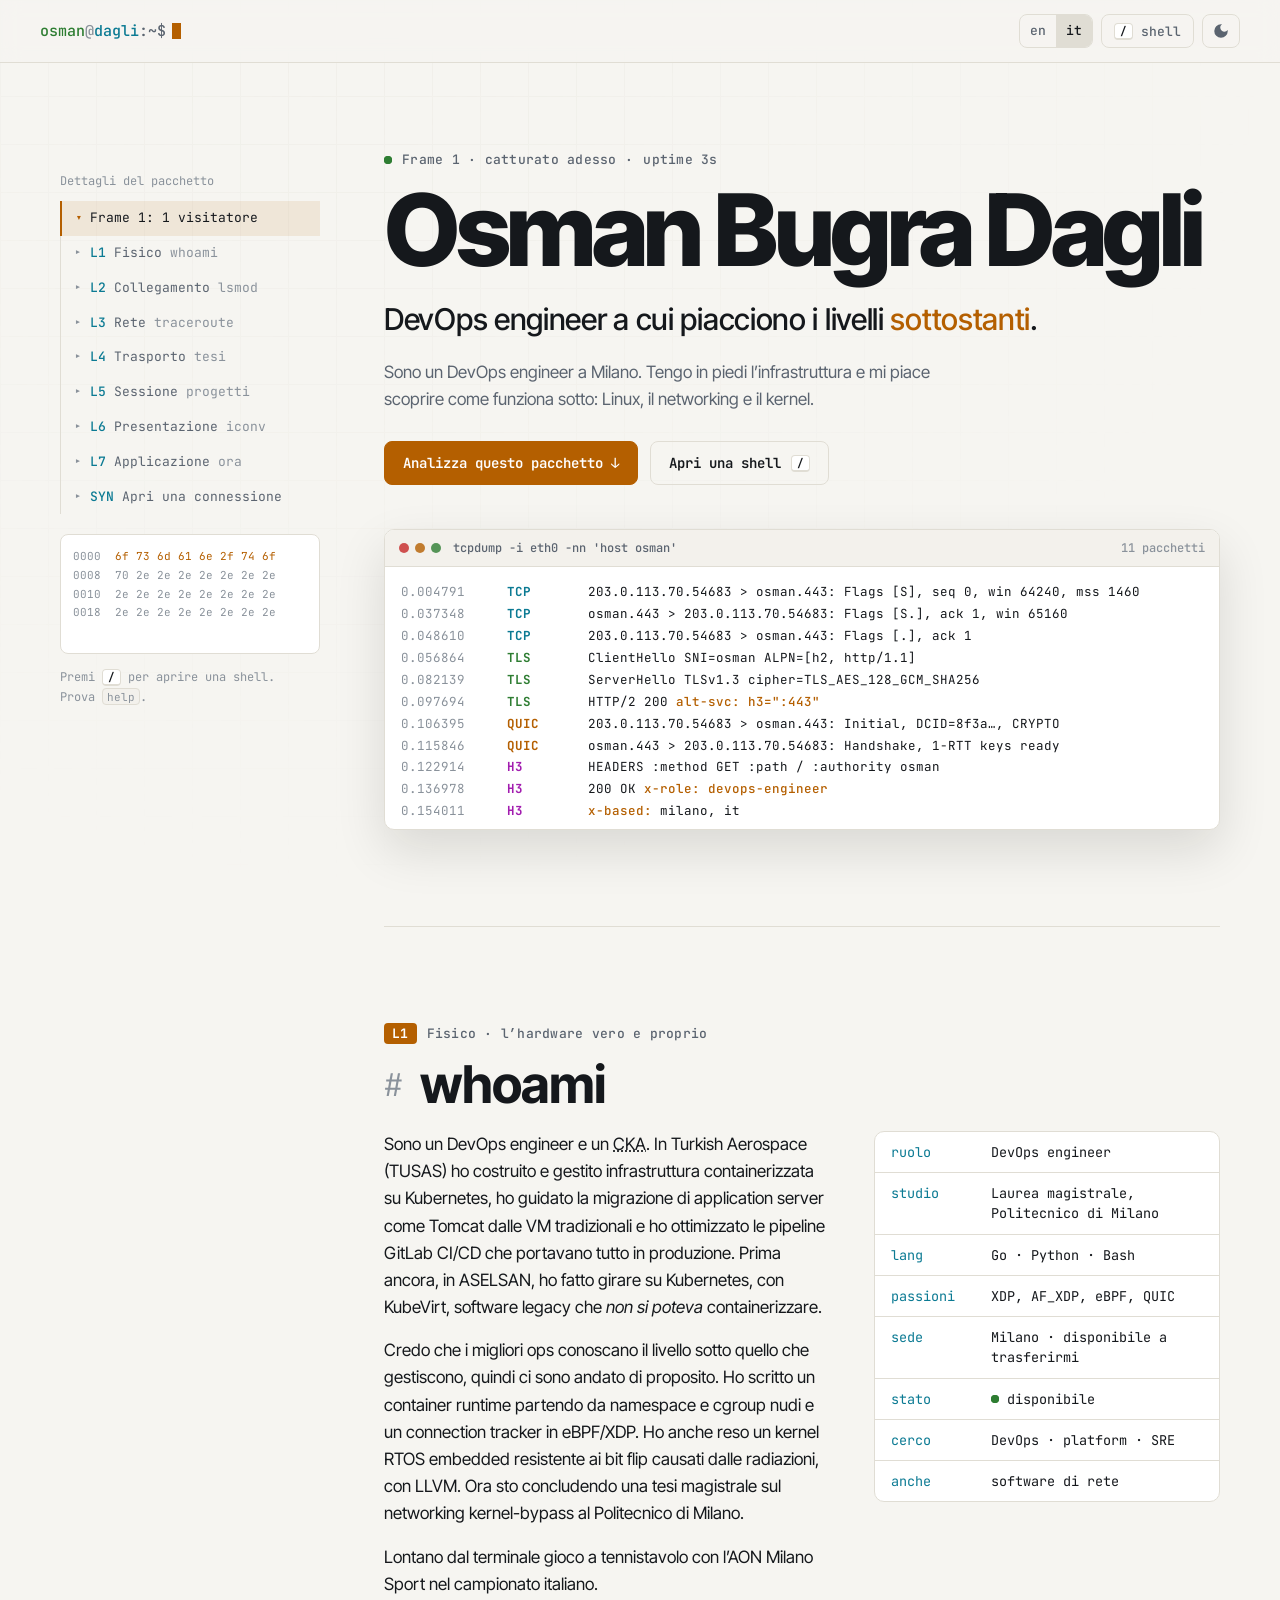
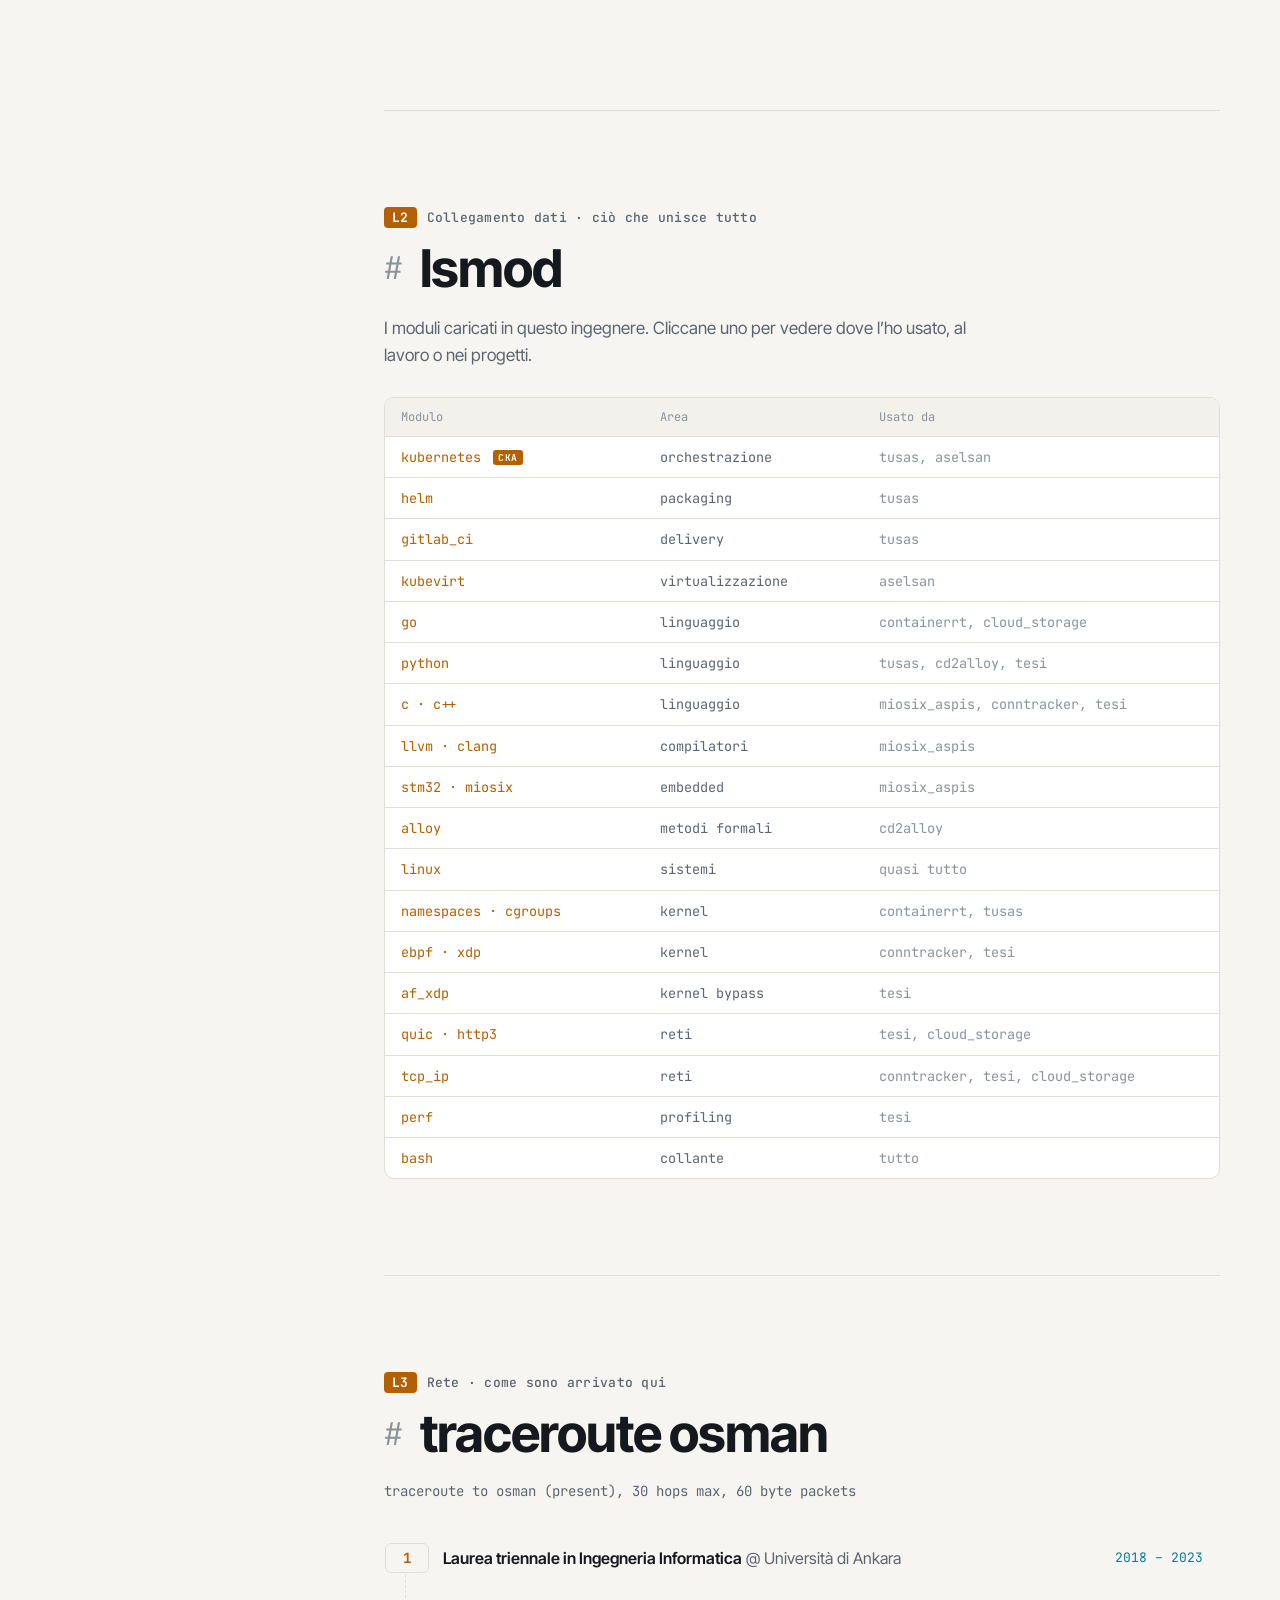
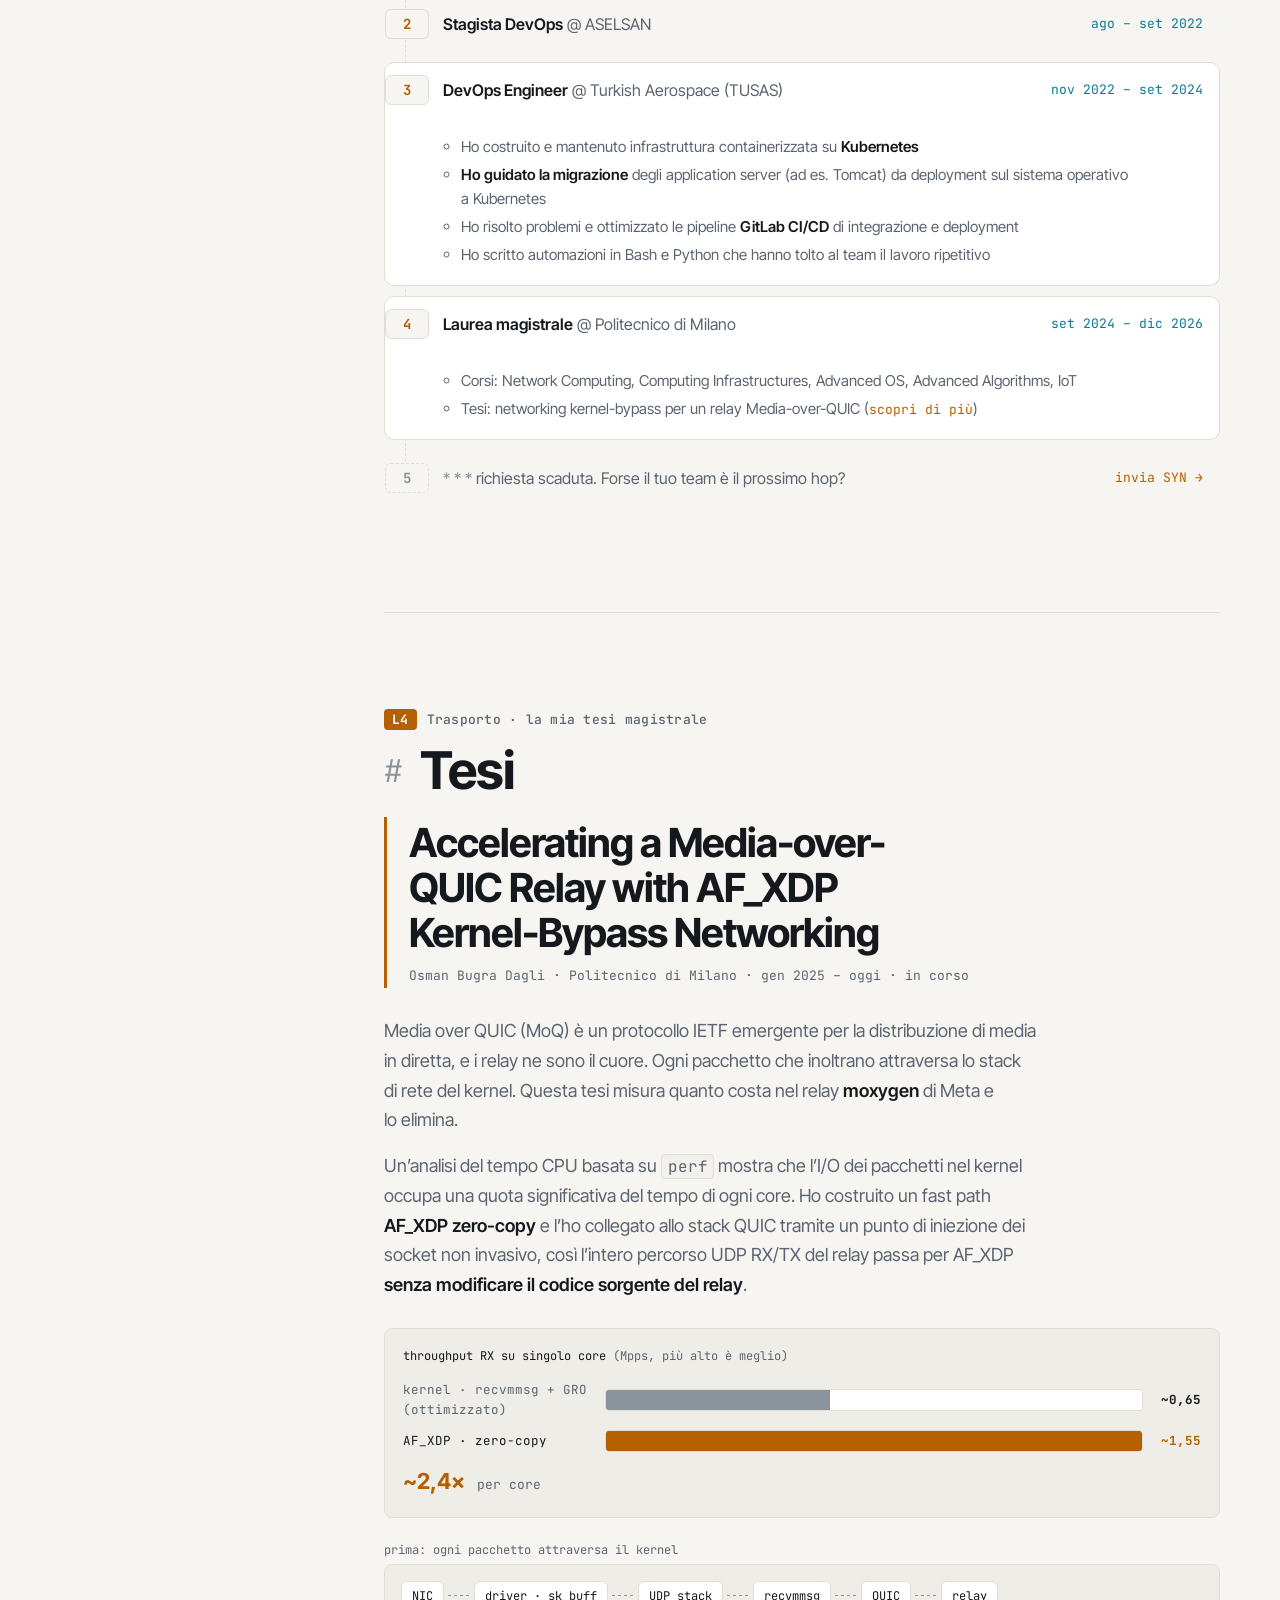
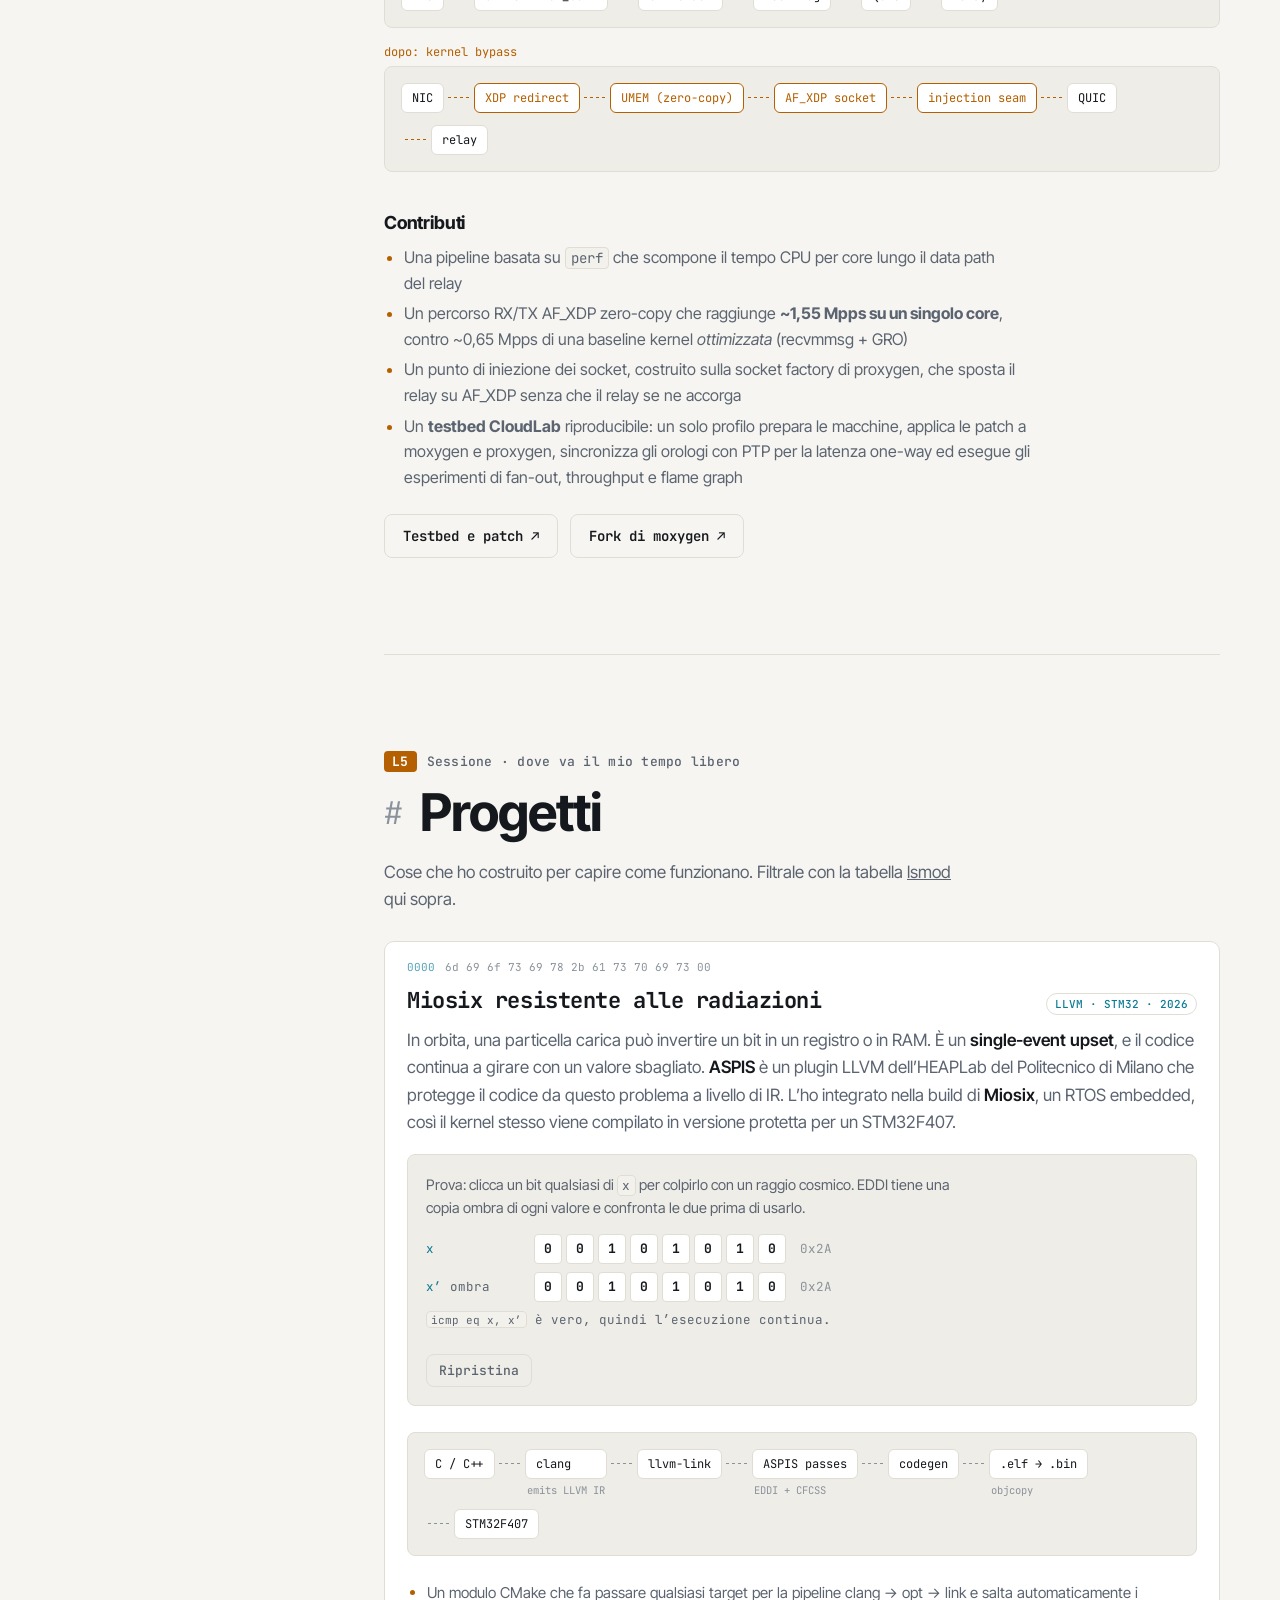
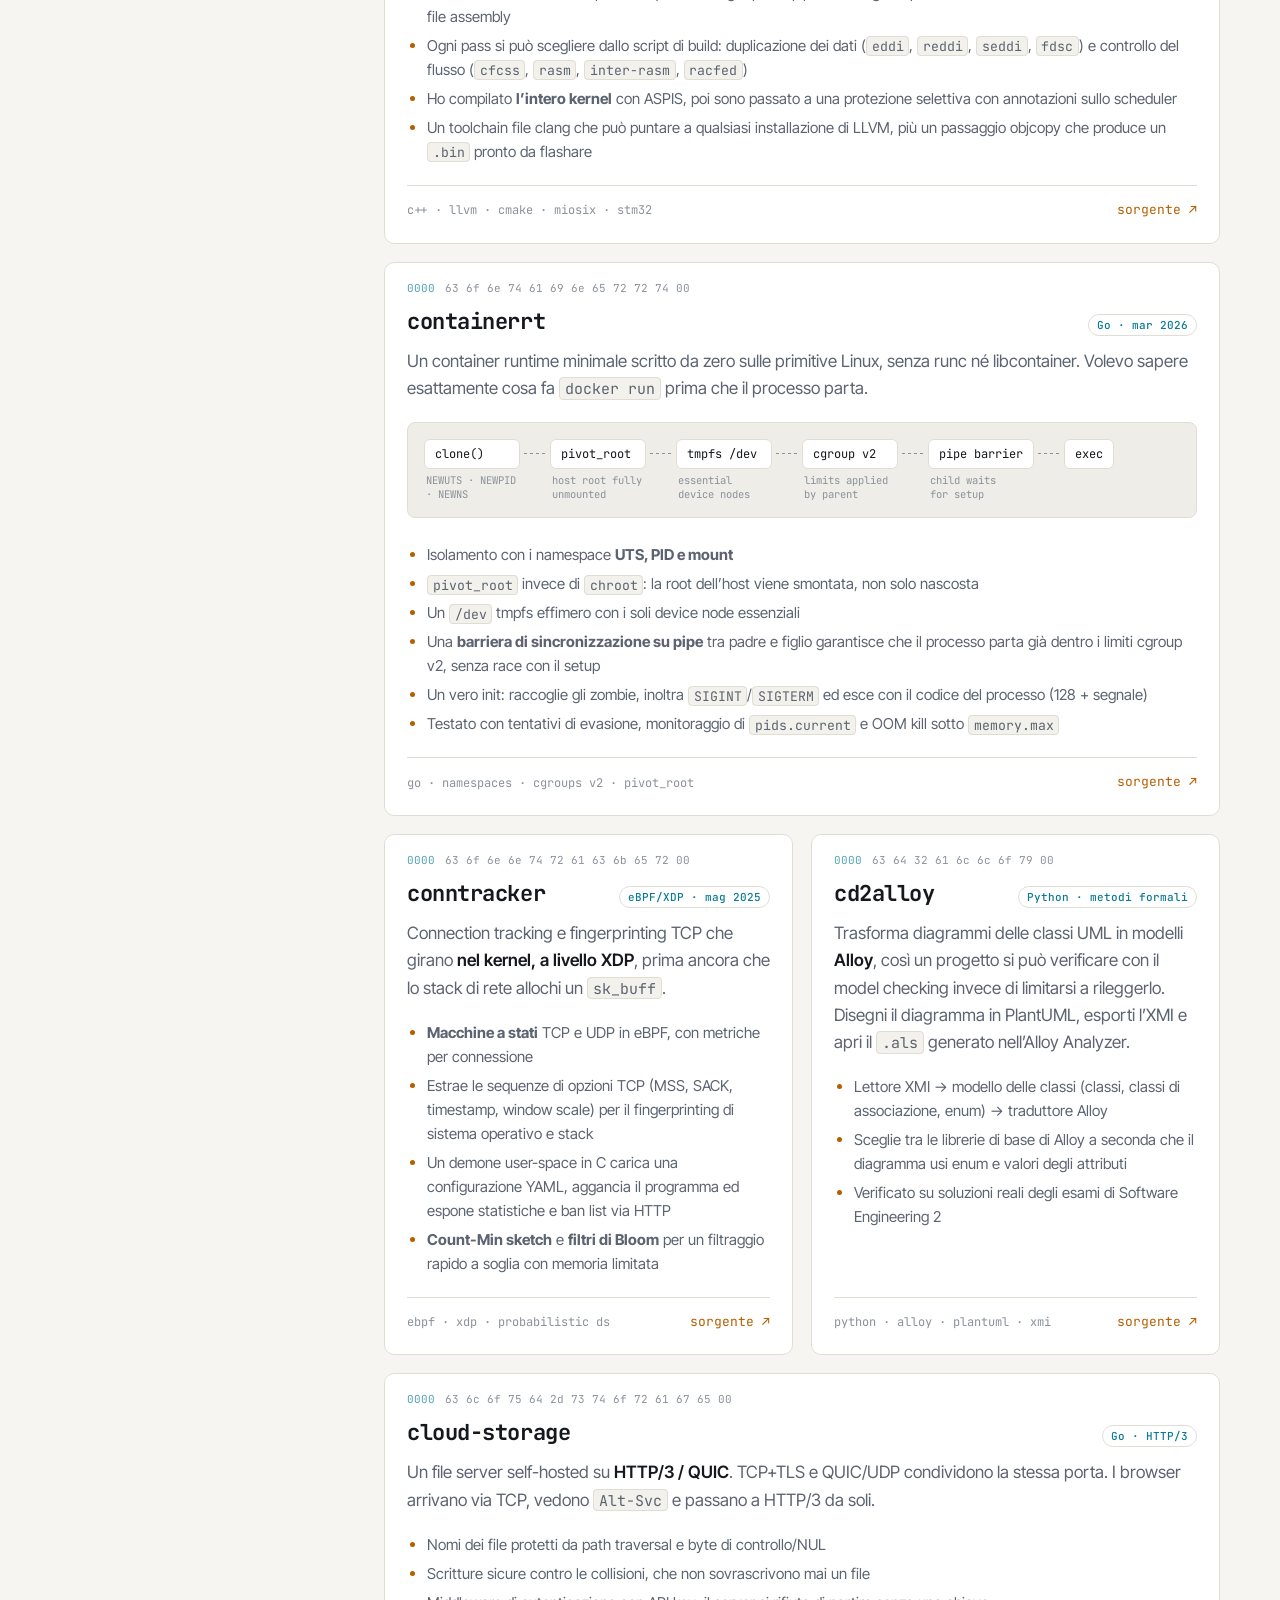
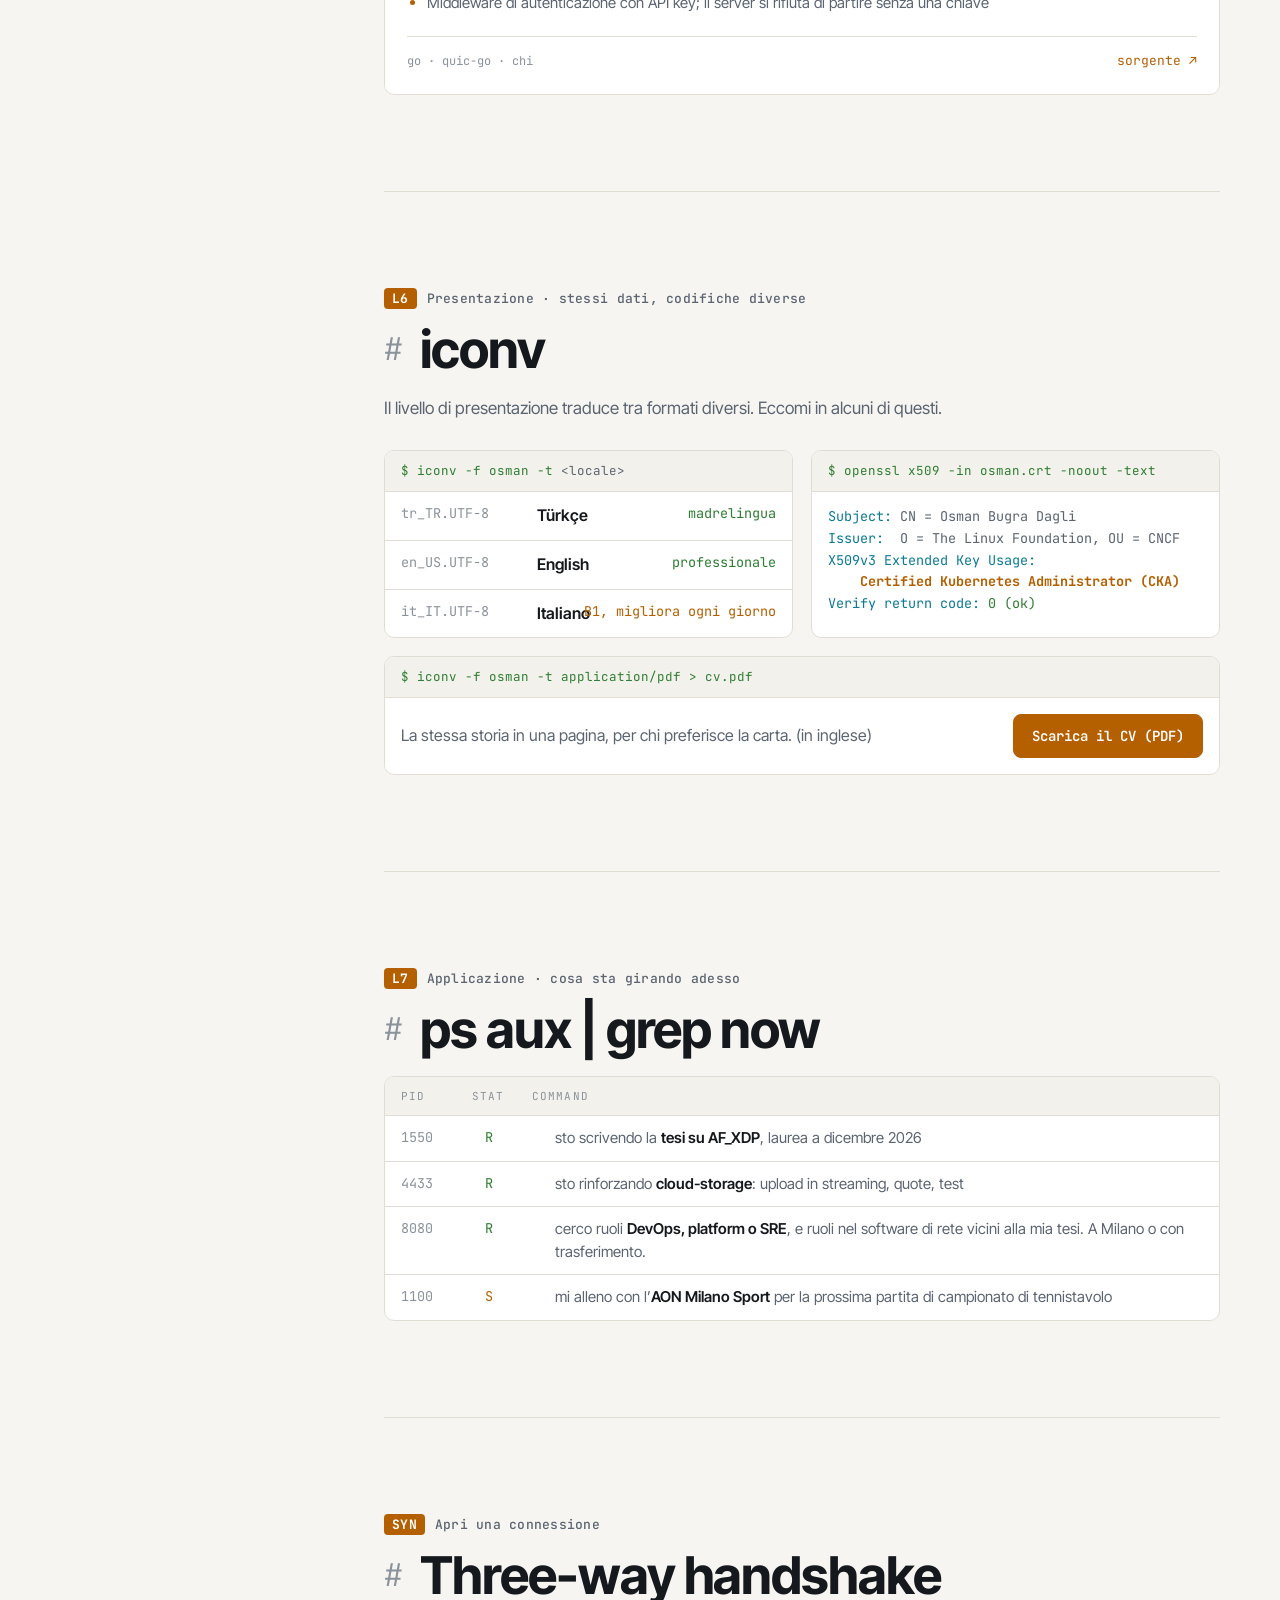
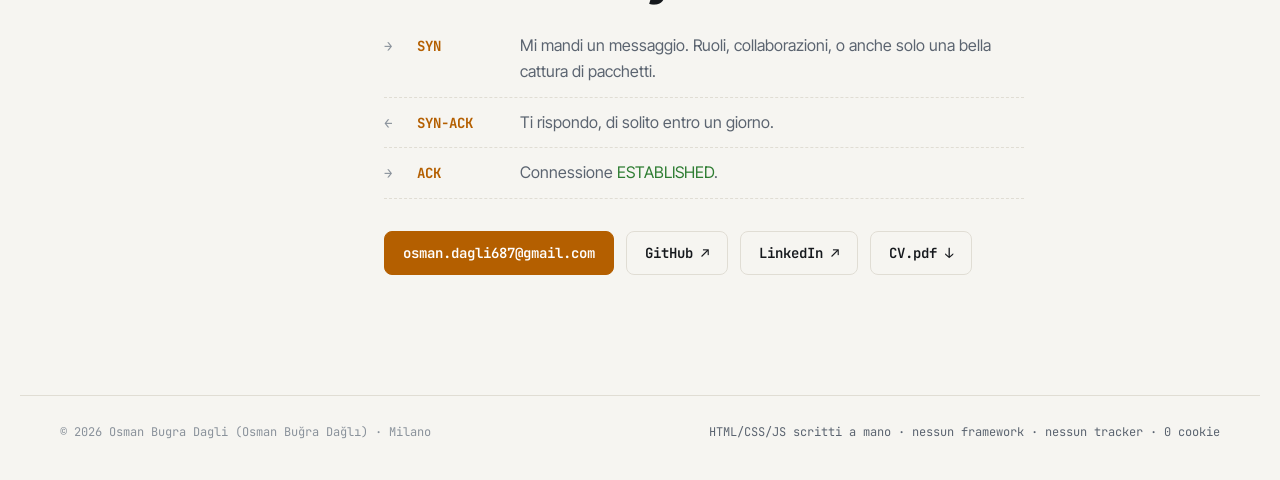
==== it/index.html @ 3db43dcd "Add Italian version at /it/ - it/index.html: full Italian copy sharing style.css and main.js - en | " ====
<!doctype html>
<html lang="it">
<head>
<meta charset="utf-8">
<meta name="viewport" content="width=device-width, initial-scale=1, viewport-fit=cover">
<title>Osman Bugra Dagli — DevOps & Sistemi</title>
<meta name="description" content="Osman Bugra Dagli — DevOps engineer (CKA) e studente magistrale al Politecnico di Milano che lavora sotto l’astrazione: Kubernetes, AF_XDP, eBPF/XDP, QUIC, internals di Linux, Go.">
<meta property="og:title" content="Osman Bugra Dagli — DevOps & Sistemi">
<meta property="og:description" content="DevOps engineer. Kubernetes di giorno, networking kernel-bypass di notte.">
<meta property="og:type" content="website">
<meta property="og:url" content="https://osmandagli.com/it/">
<meta property="og:locale" content="it_IT">
<meta property="og:locale:alternate" content="en_US">
<link rel="canonical" href="https://osmandagli.com/it/">
<link rel="alternate" hreflang="en" href="https://osmandagli.com/">
<link rel="alternate" hreflang="it" href="https://osmandagli.com/it/">
<link rel="alternate" hreflang="x-default" href="https://osmandagli.com/">
<script type="application/ld+json">
{
  "@context": "https://schema.org",
  "@type": "Person",
  "name": "Osman Bugra Dagli",
  "alternateName": ["Osman Buğra Dağlı", "Osman Dagli", "Osman Dağlı"],
  "url": "https://osmandagli.com/it/",
  "jobTitle": "DevOps Engineer",
  "email": "mailto:osman.dagli687@gmail.com",
  "address": { "@type": "PostalAddress", "addressLocality": "Milano", "addressCountry": "IT" },
  "alumniOf": [
    { "@type": "CollegeOrUniversity", "name": "Ankara University" },
    { "@type": "CollegeOrUniversity", "name": "Politecnico di Milano" }
  ],
  "hasCredential": { "@type": "EducationalOccupationalCredential", "name": "Certified Kubernetes Administrator (CKA)" },
  "knowsAbout": ["DevOps", "Kubernetes", "Linux", "AF_XDP", "eBPF", "QUIC", "Go", "Networking"],
  "sameAs": ["https://github.com/osmandagli", "https://www.linkedin.com/in/osman-bugra-dagli-8273551a5/"]
}
</script>
<meta name="theme-color" content="#0B0E12" media="(prefers-color-scheme: dark)">
<meta name="theme-color" content="#F6F5F1" media="(prefers-color-scheme: light)">
<link rel="icon" href="data:image/svg+xml,%3Csvg xmlns='http://www.w3.org/2000/svg' viewBox='0 0 32 32'%3E%3Crect width='32' height='32' rx='6' fill='%230B0E12'/%3E%3Ctext x='5' y='22' font-family='monospace' font-size='16' font-weight='700' fill='%23FFB547'%3E%3E_%3C/text%3E%3C/svg%3E">
<link rel="preconnect" href="https://fonts.googleapis.com">
<link rel="preconnect" href="https://fonts.gstatic.com" crossorigin>
<link rel="stylesheet" href="https://fonts.googleapis.com/css2?family=Inter+Tight:wght@400;500;600;700;800&family=JetBrains+Mono:wght@400;500;700&display=swap">
<link rel="stylesheet" href="../style.css">
<script>
  // Apply saved theme before paint to avoid a flash.
  try { var t = localStorage.getItem("theme"); if (t) document.documentElement.dataset.theme = t; } catch (e) {}
</script>
</head>
<body>
<a class="skip" href="#main">Vai al contenuto</a>

<!-- Italian copy of /index.html. Keep the two in sync when content changes. -->

<header class="topbar">
  <a class="prompt" translate="no" href="#top" aria-label="Torna all’inizio">
    <span class="p-user">osman</span><span class="p-at">@</span><span class="p-host">dagli</span><span class="p-path">:~$</span><span class="cursor" aria-hidden="true"></span>
  </a>
  <div class="topbar-actions">
    <nav class="lang-switch" aria-label="Lingua">
      <a href="../" hreflang="en" lang="en" title="English">en</a>
      <a aria-current="page" title="Italiano">it</a>
    </nav>
    <button class="btn-ghost" id="open-shell" type="button" title="Apri una shell (premi /)">
      <span class="kbd">/</span> shell
    </button>
    <button class="btn-ghost icon" id="theme-toggle" type="button" aria-label="Cambia tema chiaro/scuro">
      <svg viewBox="0 0 24 24" width="18" height="18" aria-hidden="true"><path fill="currentColor" d="M12 3a9 9 0 1 0 9 9c0-.46-.04-.92-.1-1.36a5.39 5.39 0 0 1-4.4 2.26 5.4 5.4 0 0 1-3.14-9.8c-.44-.06-.9-.1-1.36-.1z"/></svg>
    </button>
  </div>
</header>

<div class="layout" id="top">

  <!-- Wireshark-style packet dissection = site navigation -->
  <aside class="rail" aria-label="Sezioni">
    <p class="rail-title">Dettagli del pacchetto</p>
    <ol class="dissect">
      <li><a href="#top" data-sec="top"><span class="tw" aria-hidden="true">▸</span> Frame 1: 1 visitatore</a></li>
      <li><a href="#whoami" data-sec="whoami"><span class="tw" aria-hidden="true">▸</span> <b>L1</b> Fisico <i>whoami</i></a></li>
      <li><a href="#toolbox" data-sec="toolbox"><span class="tw" aria-hidden="true">▸</span> <b>L2</b> Collegamento <i>lsmod</i></a></li>
      <li><a href="#route" data-sec="route"><span class="tw" aria-hidden="true">▸</span> <b>L3</b> Rete <i>traceroute</i></a></li>
      <li><a href="#thesis" data-sec="thesis"><span class="tw" aria-hidden="true">▸</span> <b>L4</b> Trasporto <i>tesi</i></a></li>
      <li><a href="#projects" data-sec="projects"><span class="tw" aria-hidden="true">▸</span> <b>L5</b> Sessione <i>progetti</i></a></li>
      <li><a href="#encodings" data-sec="encodings"><span class="tw" aria-hidden="true">▸</span> <b>L6</b> Presentazione <i>iconv</i></a></li>
      <li><a href="#now" data-sec="now"><span class="tw" aria-hidden="true">▸</span> <b>L7</b> Applicazione <i>ora</i></a></li>
      <li><a href="#connect" data-sec="connect"><span class="tw" aria-hidden="true">▸</span> <b>SYN</b> Apri una connessione</a></li>
    </ol>
    <div class="rail-hex" aria-hidden="true" id="rail-hex"></div>
    <p class="rail-hint">Premi <span class="kbd">/</span> per aprire una shell. Prova <code>help</code>.</p>
  </aside>

  <main id="main" tabindex="-1">

    <!-- ===================== HERO ===================== -->
    <section class="hero" data-section="top">
      <p class="kicker"><span class="dot live" aria-hidden="true"></span> Frame 1 · catturato adesso · <span id="uptime">uptime 0s</span></p>
      <h1>Osman Bugra Dagli</h1>
      <p class="lede">DevOps engineer a cui piacciono i livelli <em>sottostanti</em>.</p>
      <p class="hero-copy">
        Sono un DevOps engineer a Milano. Tengo in piedi l’infrastruttura e mi piace scoprire come funziona
        sotto: Linux, il networking e il kernel.
      </p>
      <div class="hero-cta">
        <a class="btn" href="#whoami">Analizza questo pacchetto ↓</a>
        <button class="btn btn-outline" type="button" data-open-shell>Apri una shell <span class="kbd">/</span></button>
      </div>

      <figure class="capture" translate="no" aria-label="Cattura di pacchetti simulata della tua visita a questo sito">
        <figcaption>
          <span class="cap-dots" aria-hidden="true"><i></i><i></i><i></i></span>
          <span>tcpdump -i eth0 -nn 'host osman'</span>
          <span class="cap-count" id="cap-count">0 pacchetti</span>
        </figcaption>
        <div class="cap-body" id="capture" role="log" aria-live="off"></div>
      </figure>
    </section>

    <!-- ===================== L1 WHOAMI ===================== -->
    <section id="whoami" data-section="whoami">
      <p class="kicker"><span class="layer">L1</span> Fisico · l’hardware vero e proprio</p>
      <h2>whoami</h2>
      <div class="split">
        <div class="prose">
          <p>
            Sono un DevOps engineer e un <abbr title="Certified Kubernetes Administrator">CKA</abbr>. In Turkish Aerospace (TUSAS)
            ho costruito e gestito infrastruttura containerizzata su Kubernetes, ho guidato la migrazione di application server
            come Tomcat dalle VM tradizionali e ho ottimizzato le pipeline GitLab CI/CD che portavano tutto in produzione.
            Prima ancora, in ASELSAN, ho fatto girare su Kubernetes, con KubeVirt, software legacy che <em>non si poteva</em> containerizzare.
          </p>
          <p>
            Credo che i migliori ops conoscano il livello sotto quello che gestiscono, quindi ci sono andato di proposito.
            Ho scritto un container runtime partendo da namespace e cgroup nudi e un connection tracker in eBPF/XDP. Ho anche
            reso un kernel RTOS embedded resistente ai bit flip causati dalle radiazioni, con LLVM. Ora sto concludendo una tesi magistrale sul networking kernel-bypass al Politecnico di Milano.
          </p>
          <p>
            Lontano dal terminale gioco a tennistavolo con l’AON Milano Sport nel campionato italiano.
          </p>
        </div>

        <dl class="spec" aria-label="In breve">
          <div><dt>ruolo</dt><dd>DevOps engineer</dd></div>
          <div><dt>studio</dt><dd>Laurea magistrale, Politecnico di Milano</dd></div>
          <div><dt>lang</dt><dd>Go · Python · Bash</dd></div>
          <div><dt>passioni</dt><dd>XDP, AF_XDP, eBPF, QUIC</dd></div>
          <div><dt>sede</dt><dd>Milano · disponibile a trasferirmi</dd></div>
          <div><dt>stato</dt><dd><span class="dot live" aria-hidden="true"></span> disponibile</dd></div>
          <div><dt>cerco</dt><dd>DevOps · platform · SRE</dd></div>
          <div><dt>anche</dt><dd>software di rete</dd></div>
        </dl>
      </div>
    </section>

    <!-- ===================== L2 TOOLBOX ===================== -->
    <section id="toolbox" data-section="toolbox">
      <p class="kicker"><span class="layer">L2</span> Collegamento dati · ciò che unisce tutto</p>
      <h2>lsmod</h2>
      <p class="section-sub">I moduli caricati in questo ingegnere. Cliccane uno per vedere dove l’ho usato, al lavoro o nei progetti.</p>

      <div class="lsmod" translate="no" role="group" aria-label="Competenze. Selezionane una per filtrare carriera, tesi e progetti">
        <div class="lsmod-row head" aria-hidden="true">
          <span>Modulo</span><span>Area</span><span>Usato da</span>
        </div>
        <!-- data-skill must match tokens in data-skills on .proj and .hop -->
        <button class="lsmod-row" data-skill="kubernetes" type="button"><span>kubernetes <small class="badge">CKA</small></span><span>orchestrazione</span><span>tusas, aselsan</span></button>
        <button class="lsmod-row" data-skill="helm" type="button"><span>helm</span><span>packaging</span><span>tusas</span></button>
        <button class="lsmod-row" data-skill="cicd" type="button"><span>gitlab_ci</span><span>delivery</span><span>tusas</span></button>
        <button class="lsmod-row" data-skill="kubevirt" type="button"><span>kubevirt</span><span>virtualizzazione</span><span>aselsan</span></button>
        <button class="lsmod-row" data-skill="go" type="button"><span>go</span><span>linguaggio</span><span>containerrt, cloud_storage</span></button>
        <button class="lsmod-row" data-skill="python" type="button"><span>python</span><span>linguaggio</span><span>tusas, cd2alloy, tesi</span></button>
        <button class="lsmod-row" data-skill="c" type="button"><span>c · c++</span><span>linguaggio</span><span>miosix_aspis, conntracker, tesi</span></button>
        <button class="lsmod-row" data-skill="llvm" type="button"><span>llvm · clang</span><span>compilatori</span><span>miosix_aspis</span></button>
        <button class="lsmod-row" data-skill="embedded" type="button"><span>stm32 · miosix</span><span>embedded</span><span>miosix_aspis</span></button>
        <button class="lsmod-row" data-skill="formal" type="button"><span>alloy</span><span>metodi formali</span><span>cd2alloy</span></button>
        <button class="lsmod-row" data-skill="linux" type="button"><span>linux</span><span>sistemi</span><span>quasi tutto</span></button>
        <button class="lsmod-row" data-skill="containers" type="button"><span>namespaces · cgroups</span><span>kernel</span><span>containerrt, tusas</span></button>
        <button class="lsmod-row" data-skill="xdp" type="button"><span>ebpf · xdp</span><span>kernel</span><span>conntracker, tesi</span></button>
        <button class="lsmod-row" data-skill="afxdp" type="button"><span>af_xdp</span><span>kernel bypass</span><span>tesi</span></button>
        <button class="lsmod-row" data-skill="quic" type="button"><span>quic · http3</span><span>reti</span><span>tesi, cloud_storage</span></button>
        <button class="lsmod-row" data-skill="networking" type="button"><span>tcp_ip</span><span>reti</span><span>conntracker, tesi, cloud_storage</span></button>
        <button class="lsmod-row" data-skill="perf" type="button"><span>perf</span><span>profiling</span><span>tesi</span></button>
        <button class="lsmod-row" data-skill="bash" type="button"><span>bash</span><span>collante</span><span>tutto</span></button>
      </div>
    </section>

    <!-- ===================== L3 ROUTE ===================== -->
    <section id="route" data-section="route">
      <p class="kicker"><span class="layer">L3</span> Rete · come sono arrivato qui</p>
      <h2>traceroute osman</h2>
      <p class="section-sub mono">traceroute to osman (present), 30 hops max, 60 byte packets</p>

      <ol class="hops">
        <li class="hop" data-skills="linux python networking">
          <details>
            <summary>
              <span class="hop-n">1</span>
              <span class="hop-host"><b>Laurea triennale in Ingegneria Informatica</b> <span class="muted">@ Università di Ankara</span></span>
              <span class="hop-rtt">2018 – 2023</span>
            </summary>
            <ul class="hop-body">
              <li>Laureato con una media di <b>3,81 / 4,0</b> (GPA)</li>
              <li>Ho iniziato a lavorare nell’industria durante gli studi, prima come stagista in ASELSAN e poi in TUSAS</li>
            </ul>
          </details>
        </li>
        <li class="hop" data-skills="kubernetes kubevirt linux">
          <details>
            <summary>
              <span class="hop-n">2</span>
              <span class="hop-host"><b>Stagista DevOps</b> <span class="muted">@ ASELSAN</span></span>
              <span class="hop-rtt">ago – set 2022</span>
            </summary>
            <ul class="hop-body">
              <li>Ho portato su Kubernetes software legacy non containerizzabile usando <b>KubeVirt</b>, così VM e container condividevano un unico control plane</li>
            </ul>
          </details>
        </li>
        <li class="hop" data-skills="kubernetes helm cicd containers linux bash python">
          <details open>
            <summary>
              <span class="hop-n">3</span>
              <span class="hop-host"><b>DevOps Engineer</b> <span class="muted">@ Turkish Aerospace (TUSAS)</span></span>
              <span class="hop-rtt">nov 2022 – set 2024</span>
            </summary>
            <ul class="hop-body">
              <li>Ho costruito e mantenuto infrastruttura containerizzata su <b>Kubernetes</b></li>
              <li><b>Ho guidato la migrazione</b> degli application server (ad es. Tomcat) da deployment sul sistema operativo a Kubernetes</li>
              <li>Ho risolto problemi e ottimizzato le pipeline <b>GitLab CI/CD</b> di integrazione e deployment</li>
              <li>Ho scritto automazioni in Bash e Python che hanno tolto al team il lavoro ripetitivo</li>
            </ul>
          </details>
        </li>
        <li class="hop" data-skills="afxdp xdp quic perf networking linux">
          <details open>
            <summary>
              <span class="hop-n">4</span>
              <span class="hop-host"><b>Laurea magistrale</b> <span class="muted">@ Politecnico di Milano</span></span>
              <span class="hop-rtt">set 2024 – dic 2026</span>
            </summary>
            <ul class="hop-body">
              <li>Corsi: Network Computing, Computing Infrastructures, Advanced OS, Advanced Algorithms, IoT</li>
              <li>Tesi: networking kernel-bypass per un relay Media-over-QUIC (<a class="link" href="#thesis">scopri di più</a>)</li>
            </ul>
          </details>
        </li>
        <li class="hop hop-next">
          <div class="hop-static">
            <span class="hop-n">5</span>
            <span class="hop-host">* * * <span class="muted">richiesta scaduta. Forse il tuo team è il prossimo hop?</span></span>
            <a class="hop-rtt link" href="#connect">invia SYN →</a>
          </div>
        </li>
      </ol>
    </section>

    <!-- ===================== L4 THESIS ===================== -->
    <section id="thesis" data-section="thesis" class="thesis" data-skills="afxdp xdp quic perf networking linux python c">
      <p class="kicker"><span class="layer">L4</span> Trasporto · la mia tesi magistrale</p>
      <h2>Tesi</h2>

      <div class="thesis-head">
        <h3 class="thesis-title" lang="en">Accelerating a Media-over-QUIC Relay with AF_XDP Kernel-Bypass Networking</h3>
        <p class="thesis-meta">Osman Bugra Dagli · Politecnico di Milano · gen 2025 – oggi · in corso</p>
      </div>

      <div class="thesis-abstract">
        <p>
          Media over QUIC (MoQ) è un protocollo IETF emergente per la distribuzione di media in diretta, e i relay ne sono il cuore.
          Ogni pacchetto che inoltrano attraversa lo stack di rete del kernel. Questa tesi misura quanto costa
          nel relay <strong>moxygen</strong> di Meta e lo elimina.
        </p>
        <p>
          Un’analisi del tempo CPU basata su <code>perf</code> mostra che l’I/O dei pacchetti nel kernel occupa una quota significativa
          del tempo di ogni core. Ho costruito un fast path <strong>AF_XDP zero-copy</strong> e l’ho collegato allo stack QUIC tramite un
          punto di iniezione dei socket non invasivo, così l’intero percorso UDP RX/TX del relay passa per AF_XDP
          <strong>senza modificare il codice sorgente del relay</strong>.
        </p>
      </div>

          <div class="bench" role="img" aria-label="Throughput RX su singolo core: AF_XDP zero-copy circa 1,55 milioni di pacchetti al secondo contro circa 0,65 milioni del kernel ottimizzato con recvmmsg e GRO">
            <p class="bench-title">throughput RX su singolo core <span class="muted">(Mpps, più alto è meglio)</span></p>
            <div class="bench-row">
              <span class="bench-label">kernel · recvmmsg + GRO (ottimizzato)</span>
              <span class="bench-bar"><i style="--w: 41.9%"></i></span>
              <span class="bench-val">~0,65</span>
            </div>
            <div class="bench-row win">
              <span class="bench-label">AF_XDP · zero-copy</span>
              <span class="bench-bar"><i style="--w: 100%"></i></span>
              <span class="bench-val">~1,55</span>
            </div>
            <p class="bench-foot"><b>~2,4×</b> per core</p>
          </div>

          <div class="paths">
            <div>
              <p class="path-title muted">prima: ogni pacchetto attraversa il kernel</p>
              <ol class="flow" translate="no">
                <li><span>NIC</span></li>
                <li><span>driver · sk_buff</span></li>
                <li><span>UDP stack</span></li>
                <li><span>recvmmsg</span></li>
                <li><span>QUIC</span></li>
                <li><span>relay</span></li>
              </ol>
            </div>
            <div>
              <p class="path-title">dopo: kernel bypass</p>
              <ol class="flow hot" translate="no">
                <li><span>NIC</span></li>
                <li><span>XDP redirect</span></li>
                <li><span>UMEM (zero-copy)</span></li>
                <li><span>AF_XDP socket</span></li>
                <li><span>injection seam</span></li>
                <li><span>QUIC</span></li>
                <li><span>relay</span></li>
              </ol>
            </div>
          </div>


      <h4 class="thesis-sub">Contributi</h4>
      <ul class="bullets thesis-list">
        <li>Una pipeline basata su <code>perf</code> che scompone il tempo CPU per core lungo il data path del relay</li>
        <li>Un percorso RX/TX AF_XDP zero-copy che raggiunge <b>~1,55&nbsp;Mpps su un singolo core</b>, contro ~0,65&nbsp;Mpps di una baseline kernel <em>ottimizzata</em> (recvmmsg + GRO)</li>
        <li>Un punto di iniezione dei socket, costruito sulla socket factory di proxygen, che sposta il relay su AF_XDP senza che il relay se ne accorga</li>
        <li>Un <b>testbed CloudLab</b> riproducibile: un solo profilo prepara le macchine, applica le patch a moxygen e proxygen, sincronizza gli orologi con PTP per la latenza one-way ed esegue gli esperimenti di fan-out, throughput e flame graph</li>
      </ul>

      <div class="thesis-links">
        <a class="btn btn-outline" href="https://github.com/osmandagli/cloudlab-profile" target="_blank" rel="noopener">Testbed e patch ↗</a>
        <a class="btn btn-outline" href="https://github.com/osmandagli/moxygen" target="_blank" rel="noopener">Fork di moxygen ↗</a>
      </div>
    </section>

    <!-- ===================== L5 PROJECTS ===================== -->
    <section id="projects" data-section="projects">
      <p class="kicker"><span class="layer">L5</span> Sessione · dove va il mio tempo libero</p>
      <h2>Progetti</h2>
      <p class="section-sub filter-status" id="filter-status" aria-live="polite">Cose che ho costruito per capire come funzionano. Filtrale con la tabella <a href="#toolbox">lsmod</a> qui sopra.</p>

      <div class="projects">

        <!-- ---------- ASPIS x MIOSIX ---------- -->
        <article class="proj featured" data-skills="llvm embedded c linux" id="p-aspis">
          <div class="hexline" data-hex="miosix+aspis"></div>
          <header>
            <h3>Miosix resistente alle radiazioni</h3>
            <span class="tag">LLVM · STM32 · 2026</span>
          </header>
          <p>
            In orbita, una particella carica può invertire un bit in un registro o in RAM. È un <strong>single-event upset</strong>,
            e il codice continua a girare con un valore sbagliato. <strong>ASPIS</strong> è un plugin LLVM dell’HEAPLab del Politecnico di Milano
            che protegge il codice da questo problema a livello di IR. L’ho integrato nella build di <strong>Miosix</strong>, un RTOS
            embedded, così il kernel stesso viene compilato in versione protetta per un STM32F407.
          </p>

          <div class="seu" id="seu">
            <p class="seu-title">Prova: clicca un bit qualsiasi di <code>x</code> per colpirlo con un raggio cosmico. EDDI tiene una copia ombra di ogni valore e confronta le due prima di usarlo.</p>
            <div class="seu-reg">
              <span class="seu-name">x</span>
              <span class="bits" id="seu-a" role="group" aria-label="Registro x, clicca un bit per invertirlo"></span>
              <span class="seu-hex" id="seu-a-hex">0x2A</span>
            </div>
            <div class="seu-reg">
              <span class="seu-name">x′ <span class="muted">ombra</span></span>
              <span class="bits" id="seu-b" aria-hidden="true"></span>
              <span class="seu-hex">0x2A</span>
            </div>
            <p class="seu-status" id="seu-status" aria-live="polite"><code>icmp eq x, x′</code> è vero, quindi l’esecuzione continua.</p>
            <button type="button" class="btn-ghost" id="seu-reset" hidden>Ripristina</button>
          </div>

          <ol class="flow" translate="no">
            <li><span>C / C++</span></li>
            <li><span>clang</span><small>emits LLVM IR</small></li>
            <li><span>llvm-link</span></li>
            <li><span>ASPIS passes</span><small>EDDI + CFCSS</small></li>
            <li><span>codegen</span></li>
            <li><span>.elf → .bin</span><small>objcopy</small></li>
            <li><span>STM32F407</span></li>
          </ol>
          <ul class="bullets">
            <li>Un modulo CMake che fa passare qualsiasi target per la pipeline clang → opt → link e salta automaticamente i file assembly</li>
            <li>Ogni pass si può scegliere dallo script di build: duplicazione dei dati (<code>eddi</code>, <code>reddi</code>, <code>seddi</code>, <code>fdsc</code>) e controllo del flusso (<code>cfcss</code>, <code>rasm</code>, <code>inter-rasm</code>, <code>racfed</code>)</li>
            <li>Ho compilato <b>l’intero kernel</b> con ASPIS, poi sono passato a una protezione selettiva con annotazioni sullo scheduler</li>
            <li>Un toolchain file clang che può puntare a qualsiasi installazione di LLVM, più un passaggio objcopy che produce un <code>.bin</code> pronto da flashare</li>
          </ul>
          <footer>
            <span class="stack">c++ · llvm · cmake · miosix · stm32</span>
            <a class="link" href="https://github.com/osmandagli/miosix-kernel/tree/clang" target="_blank" rel="noopener">sorgente ↗</a>
          </footer>
        </article>

        <!-- ---------- CONTAINERRT ---------- -->
        <article class="proj featured" data-skills="go containers linux" id="p-containerrt">
          <div class="hexline" data-hex="containerrt"></div>
          <header>
            <h3>containerrt</h3>
            <span class="tag">Go · mar 2026</span>
          </header>
          <p>
            Un container runtime minimale scritto da zero sulle primitive Linux, senza runc né libcontainer.
            Volevo sapere esattamente cosa fa <code>docker run</code> prima che il processo parta.
          </p>
          <ol class="flow" translate="no">
            <li><span>clone()</span><small>NEWUTS · NEWPID · NEWNS</small></li>
            <li><span>pivot_root</span><small>host root fully unmounted</small></li>
            <li><span>tmpfs /dev</span><small>essential device nodes</small></li>
            <li><span>cgroup v2</span><small>limits applied by parent</small></li>
            <li><span>pipe barrier</span><small>child waits for setup</small></li>
            <li><span>exec</span></li>
          </ol>
          <ul class="bullets">
            <li>Isolamento con i namespace <b>UTS, PID e mount</b></li>
            <li><code>pivot_root</code> invece di <code>chroot</code>: la root dell’host viene smontata, non solo nascosta</li>
            <li>Un <code>/dev</code> tmpfs effimero con i soli device node essenziali</li>
            <li>Una <b>barriera di sincronizzazione su pipe</b> tra padre e figlio garantisce che il processo parta già dentro i limiti cgroup v2, senza race con il setup</li>
            <li>Un vero init: raccoglie gli zombie, inoltra <code>SIGINT</code>/<code>SIGTERM</code> ed esce con il codice del processo (128 + segnale)</li>
            <li>Testato con tentativi di evasione, monitoraggio di <code>pids.current</code> e OOM kill sotto <code>memory.max</code></li>
          </ul>
          <footer>
            <span class="stack">go · namespaces · cgroups v2 · pivot_root</span>
            <a class="link" href="https://github.com/osmandagli/container_runtime" target="_blank" rel="noopener">sorgente ↗</a>
          </footer>
        </article>

        <!-- ---------- CONNTRACKER ---------- -->
        <article class="proj" data-skills="xdp networking linux" id="p-conntracker">
          <div class="hexline" data-hex="conntracker"></div>
          <header>
            <h3>conntracker</h3>
            <span class="tag">eBPF/XDP · mag 2025</span>
          </header>
          <p>
            Connection tracking e fingerprinting TCP che girano <strong>nel kernel, a livello XDP</strong>, prima ancora che lo stack
            di rete allochi un <code>sk_buff</code>.
          </p>
          <ul class="bullets">
            <li><b>Macchine a stati</b> TCP e UDP in eBPF, con metriche per connessione</li>
            <li>Estrae le sequenze di opzioni TCP (MSS, SACK, timestamp, window scale) per il fingerprinting di sistema operativo e stack</li>
            <li>Un demone user-space in C carica una configurazione YAML, aggancia il programma ed espone statistiche e ban list via HTTP</li>
            <li><b>Count-Min sketch</b> e <b>filtri di Bloom</b> per un filtraggio rapido a soglia con memoria limitata</li>
          </ul>
          <footer>
            <span class="stack">ebpf · xdp · probabilistic ds</span>
            <a class="link" href="https://github.com/osmandagli/conntracker" target="_blank" rel="noopener">sorgente ↗</a>
          </footer>
        </article>

        <!-- ---------- CD2ALLOY ---------- -->
        <article class="proj" data-skills="python formal" id="p-cd2alloy">
          <div class="hexline" data-hex="cd2alloy"></div>
          <header>
            <h3>cd2alloy</h3>
            <span class="tag">Python · metodi formali</span>
          </header>
          <p>
            Trasforma diagrammi delle classi UML in modelli <strong>Alloy</strong>, così un progetto si può verificare con il model checking
            invece di limitarsi a rileggerlo. Disegni il diagramma in PlantUML, esporti l’XMI e apri il <code>.als</code> generato nell’Alloy Analyzer.
          </p>
          <ul class="bullets">
            <li>Lettore XMI → modello delle classi (classi, classi di associazione, enum) → traduttore Alloy</li>
            <li>Sceglie tra le librerie di base di Alloy a seconda che il diagramma usi enum e valori degli attributi</li>
            <li>Verificato su soluzioni reali degli esami di Software Engineering 2</li>
          </ul>
          <footer>
            <span class="stack">python · alloy · plantuml · xmi</span>
            <a class="link" href="https://github.com/osmandagli/cd2alloy" target="_blank" rel="noopener">sorgente ↗</a>
          </footer>
        </article>

        <!-- ---------- CLOUD-STORAGE ---------- -->
        <article class="proj wide" data-skills="go quic networking linux" id="p-cloud-storage">
          <div class="hexline" data-hex="cloud-storage"></div>
          <header>
            <h3>cloud-storage</h3>
            <span class="tag">Go · HTTP/3</span>
          </header>
          <p>
            Un file server self-hosted su <strong>HTTP/3 / QUIC</strong>. TCP+TLS e QUIC/UDP condividono la stessa porta.
            I browser arrivano via TCP, vedono <code>Alt-Svc</code> e passano a HTTP/3 da soli.
          </p>
          <ul class="bullets">
            <li>Nomi dei file protetti da path traversal e byte di controllo/NUL</li>
            <li>Scritture sicure contro le collisioni, che non sovrascrivono mai un file</li>
            <li>Middleware di autenticazione con API key; il server si rifiuta di partire senza una chiave</li>
          </ul>
          <footer>
            <span class="stack">go · quic-go · chi</span>
            <a class="link" href="https://github.com/osmandagli/cloud-storage" target="_blank" rel="noopener">sorgente ↗</a>
          </footer>
        </article>

      </div>
    </section>

    <!-- ===================== L6 PRESENTATION ===================== -->
    <section id="encodings" data-section="encodings">
      <p class="kicker"><span class="layer">L6</span> Presentazione · stessi dati, codifiche diverse</p>
      <h2>iconv</h2>
      <p class="section-sub">Il livello di presentazione traduce tra formati diversi. Eccomi in alcuni di questi.</p>

      <div class="enc">
        <div class="enc-block">
          <p class="enc-cmd" translate="no">$ iconv -f osman -t <span class="muted">&lt;locale&gt;</span></p>
          <div class="enc-rows" role="table" aria-label="Lingue parlate">
            <div class="enc-row" role="row"><span role="cell">tr_TR.UTF-8</span><span role="cell" lang="tr">Türkçe</span><span role="cell" class="ok">madrelingua</span></div>
            <div class="enc-row" role="row"><span role="cell">en_US.UTF-8</span><span role="cell" lang="en">English</span><span role="cell" class="ok">professionale</span></div>
            <div class="enc-row" role="row"><span role="cell">it_IT.UTF-8</span><span role="cell">Italiano</span><span role="cell" class="warn">B1, migliora ogni giorno</span></div>
          </div>
        </div>

        <div class="enc-block">
          <p class="enc-cmd" translate="no">$ openssl x509 -in osman.crt -noout -text</p>
          <pre class="x509" translate="no"><span class="k">Subject:</span> CN = Osman Bugra Dagli
<span class="k">Issuer:</span>  O = The Linux Foundation, OU = CNCF
<span class="k">X509v3 Extended Key Usage:</span>
    <b>Certified Kubernetes Administrator (CKA)</b>
<span class="k">Verify return code:</span> <span class="ok">0 (ok)</span></pre>
        </div>

        <div class="enc-block enc-wide">
          <p class="enc-cmd" translate="no">$ iconv -f osman -t application/pdf &gt; cv.pdf</p>
          <div class="enc-cv">
            <p>La stessa storia in una pagina, per chi preferisce la carta. <span class="muted">(in inglese)</span></p>
            <a class="btn" href="../OsmanBugraDagli_CV.pdf" download>Scarica il CV (PDF)</a>
          </div>
        </div>
      </div>
    </section>

    <!-- ===================== L7 NOW ===================== -->
    <section id="now" data-section="now">
      <p class="kicker"><span class="layer">L7</span> Applicazione · cosa sta girando adesso</p>
      <h2>ps aux | grep now</h2>
      <div class="ps" role="table" aria-label="Attività in corso">
        <div class="ps-row head" role="row"><span role="columnheader">PID</span><span role="columnheader">STAT</span><span role="columnheader">COMMAND</span></div>
        <div class="ps-row" role="row"><span role="cell">1550</span><span role="cell" class="ok">R</span><span role="cell">sto scrivendo la <b>tesi su AF_XDP</b>, laurea a dicembre 2026</span></div>
        <div class="ps-row" role="row"><span role="cell">4433</span><span role="cell" class="ok">R</span><span role="cell">sto rinforzando <b>cloud-storage</b>: upload in streaming, quote, test</span></div>
        <div class="ps-row" role="row"><span role="cell">8080</span><span role="cell" class="ok">R</span><span role="cell">cerco ruoli <b>DevOps, platform o SRE</b>, e ruoli nel software di rete vicini alla mia tesi. A Milano o con trasferimento.</span></div>
        <div class="ps-row" role="row"><span role="cell">1100</span><span role="cell" class="warn">S</span><span role="cell">mi alleno con l’<b>AON Milano Sport</b> per la prossima partita di campionato di tennistavolo</span></div>
      </div>
    </section>

    <!-- ===================== CONNECT ===================== -->
    <section id="connect" data-section="connect">
      <p class="kicker"><span class="layer">SYN</span> Apri una connessione</p>
      <h2>Three-way handshake</h2>
      <ol class="handshake">
        <li><span class="hs-dir">→</span><span class="hs-flag">SYN</span><span>Mi mandi un messaggio. Ruoli, collaborazioni, o anche solo una bella cattura di pacchetti.</span></li>
        <li><span class="hs-dir">←</span><span class="hs-flag">SYN-ACK</span><span>Ti rispondo, di solito entro un giorno.</span></li>
        <li><span class="hs-dir">→</span><span class="hs-flag">ACK</span><span>Connessione <span class="ok">ESTABLISHED</span>.</span></li>
      </ol>
      <div class="connect-links">
        <a class="btn" href="mailto:osman.dagli687@gmail.com">osman.dagli687@gmail.com</a>
        <a class="btn btn-outline" href="https://github.com/osmandagli" target="_blank" rel="noopener">GitHub ↗</a>
        <a class="btn btn-outline" href="https://www.linkedin.com/in/osman-bugra-dagli-8273551a5/" target="_blank" rel="noopener">LinkedIn ↗</a>
        <a class="btn btn-outline" href="../OsmanBugraDagli_CV.pdf" download>CV.pdf ↓</a>
      </div>
    </section>

  </main>
</div>

<footer class="site-foot">
  <span>© <span id="year">2026</span> Osman Bugra Dagli (<span lang="tr">Osman Buğra Dağlı</span>) · Milano</span>
  <span class="muted">HTML/CSS/JS scritti a mano · nessun framework · nessun tracker · 0 cookie</span>
</footer>

<!-- ===================== SHELL ===================== -->
<dialog class="shell" translate="no" id="shell" aria-label="Shell interattiva">
  <div class="shell-bar">
    <span class="cap-dots" aria-hidden="true"><i></i><i></i><i></i></span>
    <span>visitor@osman: ~</span>
    <button type="button" class="shell-close" id="shell-close" aria-label="Chiudi la shell">esc</button>
  </div>
  <div class="shell-out" id="shell-out" aria-live="polite"></div>
  <form class="shell-in" id="shell-form" autocomplete="off">
    <label for="shell-input" class="shell-ps1">visitor@osman:~$</label>
    <input id="shell-input" name="cmd" type="text" autocomplete="off" enterkeyhint="go" spellcheck="false" autocapitalize="off" autocorrect="off">
  </form>
</dialog>

<script src="../main.js"></script>
</body>
</html>
---- style.css ----
/* ============================================================
   TOKENS
   ============================================================ */
:root {
  --bg: #0B0E12;
  --bg-2: #0F1318;
  --surface: #13181F;
  --surface-2: #1A2029;
  --line: #242D38;
  --ink: #E6EDF3;
  --muted: #8C99A6;
  --faint: #56626E;
  --accent: #FFB547;
  --accent-ink: #1A1204;
  --accent-soft: rgba(255, 181, 71, .12);
  --cyan: #5CCFE6;
  --green: #7FD962;
  --red: #FF6B6B;
  --todo: #E879F9;
  --todo-bg: rgba(232, 121, 249, .10);
  --shadow: 0 20px 60px rgba(0, 0, 0, .45);

  --f-sans: "Inter Tight", system-ui, -apple-system, "Segoe UI", sans-serif;
  --f-mono: "JetBrains Mono", ui-monospace, "SFMono-Regular", Menlo, Consolas, monospace;

  --radius: 10px;
  --gutter: clamp(16px, 4vw, 40px);
  color-scheme: dark;
}

:root[data-theme="light"] {
  --bg: #F6F5F1;
  --bg-2: #EFEDE7;
  --surface: #FFFFFF;
  --surface-2: #F3F1EC;
  --line: #E0DDD4;
  --ink: #15181C;
  --muted: #5B6470;
  --faint: #8A929B;
  --accent: #B45F00;
  --accent-ink: #FFFFFF;
  --accent-soft: rgba(180, 95, 0, .10);
  --cyan: #0B7A93;
  --green: #2E7D32;
  --red: #C62828;
  --todo: #A21CAF;
  --todo-bg: rgba(162, 28, 175, .08);
  --shadow: 0 20px 50px rgba(20, 20, 10, .12);
  color-scheme: light;
}

@media (prefers-color-scheme: light) {
  :root:not([data-theme="dark"]) {
    --bg: #F6F5F1;
    --bg-2: #EFEDE7;
    --surface: #FFFFFF;
    --surface-2: #F3F1EC;
    --line: #E0DDD4;
    --ink: #15181C;
    --muted: #5B6470;
    --faint: #8A929B;
    --accent: #B45F00;
    --accent-ink: #FFFFFF;
    --accent-soft: rgba(180, 95, 0, .10);
    --cyan: #0B7A93;
    --green: #2E7D32;
    --red: #C62828;
    --todo: #A21CAF;
    --todo-bg: rgba(162, 28, 175, .08);
    --shadow: 0 20px 50px rgba(20, 20, 10, .12);
    color-scheme: light;
  }
}

/* ============================================================
   BASE
   ============================================================ */
*, *::before, *::after { box-sizing: border-box; }
html { scroll-behavior: smooth; scroll-padding-top: 80px; }
body {
  margin: 0;
  background: var(--bg);
  color: var(--ink);
  font: 400 17px/1.6 var(--f-sans);
  -webkit-font-smoothing: antialiased;
  overflow-x: hidden;
  overflow-x: clip; /* clip doesn't make body a scroll container, which breaks sticky in Safari */
  padding-left: env(safe-area-inset-left);
  padding-right: env(safe-area-inset-right);
}
body::before { /* faint grid, like graph paper for packets */
  content: "";
  position: fixed; inset: 0;
  background-image:
    linear-gradient(var(--line) 1px, transparent 1px),
    linear-gradient(90deg, var(--line) 1px, transparent 1px);
  background-size: 48px 48px;
  opacity: .25;
  mask-image: radial-gradient(ellipse at 30% 0%, #000 0%, transparent 70%);
  pointer-events: none;
  z-index: -1;
}
a { color: inherit; }
code, .mono, kbd { font-family: var(--f-mono); }
code { font-size: .88em; background: var(--surface-2); border: 1px solid var(--line); padding: .05em .35em; border-radius: 4px; }
::selection { background: var(--accent); color: var(--accent-ink); }
:focus-visible { outline: 2px solid var(--accent); outline-offset: 3px; border-radius: 4px; }
a, button, summary { touch-action: manipulation; -webkit-tap-highlight-color: var(--accent-soft); }
h1, h2, h3, h4 { text-wrap: balance; }
p, li { text-wrap: pretty; }
main:focus { outline: none; } /* focus target for the skip link only */
.skip {
  position: fixed; top: 10px; left: 10px; z-index: 100;
  padding: 10px 14px; border-radius: 8px;
  font: 600 14px var(--f-mono); background: var(--accent); color: var(--accent-ink); text-decoration: none;
  transform: translateY(-150%);
}
.skip:focus-visible { transform: none; }
.muted { color: var(--muted); }
.ok { color: var(--green); }
.warn { color: var(--accent); }

/* Placeholder marker — remove class="todo" once filled in */
.todo {
  background: var(--todo-bg);
  outline: 1px dashed var(--todo);
  outline-offset: 2px;
  border-radius: 3px;
}

/* ============================================================
   TOP BAR
   ============================================================ */
.topbar {
  position: sticky; top: 0; z-index: 20;
  display: flex; align-items: center; justify-content: space-between;
  padding: 14px var(--gutter);
  background: color-mix(in srgb, var(--bg) 82%, transparent);
  backdrop-filter: blur(10px);
  -webkit-backdrop-filter: blur(10px);
  border-bottom: 1px solid var(--line);
}
.prompt { font: 500 15px var(--f-mono); text-decoration: none; display: flex; align-items: center; }
.p-user { color: var(--green); }
.p-at { color: var(--faint); }
.p-host { color: var(--cyan); }
.p-path { color: var(--muted); }
.cursor { width: .6em; height: 1.1em; margin-left: 6px; background: var(--accent); animation: blink 1.1s steps(1) infinite; }
@keyframes blink { 50% { opacity: 0; } }
.topbar-actions { display: flex; gap: 8px; }

.btn-ghost {
  display: inline-flex; align-items: center; gap: 8px;
  font: 500 13px var(--f-mono); color: var(--muted);
  background: transparent; border: 1px solid var(--line); border-radius: 8px;
  padding: 7px 12px; cursor: pointer;
}
.btn-ghost:hover { color: var(--ink); border-color: var(--faint); }
.btn-ghost.icon { padding: 7px 9px; }
.lang-switch { display: inline-flex; border: 1px solid var(--line); border-radius: 8px; overflow: hidden; }
.lang-switch a { font: 500 13px var(--f-mono); color: var(--muted); padding: 7px 10px; text-decoration: none; }
.lang-switch a[href]:hover { color: var(--ink); }
.lang-switch a[aria-current] { color: var(--ink); background: var(--line); }
.lang-switch a:focus-visible { outline-offset: -2px; }
.kbd {
  font: 600 11px var(--f-mono);
  border: 1px solid var(--line); border-bottom-width: 2px;
  border-radius: 4px; padding: 0 5px; color: var(--ink); background: var(--surface);
}

/* ============================================================
   LAYOUT
   ============================================================ */
.layout {
  display: grid;
  grid-template-columns: 260px minmax(0, 1fr);
  gap: clamp(24px, 5vw, 72px);
  max-width: 1240px;
  margin: 0 auto;
  padding: 0 var(--gutter);
}
main { min-width: 0; }
section { padding: 96px 0 24px; }
section + section { border-top: 1px solid var(--line); margin-top: 72px; }

.kicker {
  display: flex; align-items: center; gap: 10px; flex-wrap: wrap;
  font: 500 13px var(--f-mono); color: var(--muted); margin: 0 0 14px;
  letter-spacing: .02em;
}
.layer {
  font-weight: 700; color: var(--accent-ink); background: var(--accent);
  padding: 2px 8px; border-radius: 4px;
}
h1, h2, h3 { font-family: var(--f-sans); line-height: 1.05; margin: 0; letter-spacing: -.02em; }
h2 { font-size: clamp(32px, 5vw, 52px); font-weight: 700; margin-bottom: 18px; }
h2::before { content: "# "; color: var(--faint); font-family: var(--f-mono); font-weight: 400; font-size: .6em; vertical-align: .25em; }
.section-sub { color: var(--muted); margin: 0 0 28px; max-width: 60ch; }
.section-sub.mono { font-size: 14px; }

/* ============================================================
   RAIL (packet dissection nav)
   ============================================================ */
.rail {
  position: sticky; top: 76px; align-self: start;
  padding-top: 96px;
  font-family: var(--f-mono); font-size: 13px;
}
.rail-title { color: var(--faint); font-size: 12px; margin: 0 0 10px; }
.dissect { list-style: none; margin: 0; padding: 0; border-left: 1px solid var(--line); }
.dissect a {
  display: block; padding: 7px 12px; margin-left: -1px;
  color: var(--muted); text-decoration: none;
  border-left: 2px solid transparent;
  white-space: nowrap; overflow: hidden; text-overflow: ellipsis;
  transition: color .15s, background .15s;
}
.dissect a:hover { color: var(--ink); background: var(--surface); }
.dissect a b { color: var(--cyan); font-weight: 500; }
.dissect a i { font-style: normal; color: var(--faint); }
.dissect .tw { display: inline-block; transition: transform .2s; color: var(--faint); }
.dissect a.active { color: var(--ink); border-left-color: var(--accent); background: var(--accent-soft); }
.dissect a.active .tw { transform: rotate(90deg); color: var(--accent); }
.rail-hex {
  margin-top: 20px; padding: 12px; min-height: 120px;
  border: 1px solid var(--line); border-radius: 8px; background: var(--surface);
  color: var(--faint); font-size: 11px; line-height: 1.7; white-space: pre; overflow: hidden;
}
.rail-hex .hl { color: var(--accent); }
.rail-hint { color: var(--faint); font-size: 12px; margin-top: 14px; }
.rail-hint code { font-size: 11px; }

/* ============================================================
   HERO
   ============================================================ */
.hero { padding-top: 88px; }
.dot { width: 8px; height: 8px; border-radius: 50%; background: var(--faint); display: inline-block; }
.dot.live { background: var(--green); position: relative; }
.dot.live::after {
  content: ""; position: absolute; inset: 0; border-radius: 50%; background: var(--green);
  animation: pulse 2s ease-out 3;
}
@keyframes pulse { from { transform: scale(1); opacity: .6; } to { transform: scale(3); opacity: 0; } }
h1 {
  font-size: clamp(46px, 8.5vw, 100px); font-weight: 800; letter-spacing: -.045em;
  line-height: .95;
}
.lede { font-size: clamp(22px, 3vw, 30px); font-weight: 500; margin: 18px 0 16px; letter-spacing: -.01em; }
.lede em { font-style: normal; color: var(--accent); }
.hero-copy { color: var(--muted); max-width: 58ch; margin: 0 0 28px; }
.hero-copy strong { color: var(--ink); font-weight: 600; }
.hero-cta { display: flex; gap: 12px; flex-wrap: wrap; margin-bottom: 44px; }

.btn {
  display: inline-flex; align-items: center; gap: 10px;
  font: 600 14px var(--f-mono);
  padding: 12px 18px; border-radius: 8px; cursor: pointer;
  background: var(--accent); color: var(--accent-ink);
  border: 1px solid var(--accent); text-decoration: none;
  transition: transform .15s, box-shadow .15s;
}
.btn:hover { transform: translateY(-2px); box-shadow: 0 8px 24px var(--accent-soft); }
.btn-outline { background: transparent; color: var(--ink); border-color: var(--line); }
.btn-outline:hover { border-color: var(--accent); }

/* capture window */
.capture {
  margin: 0; border: 1px solid var(--line); border-radius: var(--radius);
  background: var(--surface); box-shadow: var(--shadow); overflow: hidden;
}
.capture figcaption, .shell-bar {
  display: flex; align-items: center; gap: 12px;
  padding: 10px 14px; border-bottom: 1px solid var(--line);
  font: 500 12px var(--f-mono); color: var(--muted); background: var(--surface-2);
}
.cap-dots { display: inline-flex; gap: 6px; }
.cap-dots i { width: 10px; height: 10px; border-radius: 50%; background: var(--line); }
.cap-dots i:nth-child(1) { background: var(--red); opacity: .8; }
.cap-dots i:nth-child(2) { background: var(--accent); opacity: .8; }
.cap-dots i:nth-child(3) { background: var(--green); opacity: .8; }
.cap-count { margin-left: auto; color: var(--faint); white-space: nowrap; }
.cap-body {
  font: 400 12.5px/1.75 var(--f-mono);
  padding: 14px 16px; height: 262px; overflow: hidden;
}
.pkt {
  display: grid; grid-template-columns: 7.5em 5.5em minmax(0, 1fr); gap: 12px;
  white-space: nowrap; animation: pktIn .35s ease-out both;
}
.pkt .t { color: var(--faint); font-variant-numeric: tabular-nums; }
.pkt .proto { font-weight: 700; }
.pkt .info { overflow: hidden; text-overflow: ellipsis; }
.pkt .info b { color: var(--accent); font-weight: 500; }
.proto.tcp { color: var(--cyan); }
.proto.tls { color: var(--green); }
.proto.quic { color: var(--accent); }
.proto.h3 { color: var(--todo); }
.proto.icmp { color: var(--muted); }
@keyframes pktIn { from { opacity: 0; transform: translateX(-6px); } }

/* ============================================================
   WHOAMI
   ============================================================ */
.split { display: grid; grid-template-columns: minmax(0, 1.3fr) minmax(0, 1fr); gap: 40px; align-items: start; }
.prose p { margin: 0 0 16px; max-width: 62ch; }
.prose q { color: var(--accent); }
.spec {
  margin: 0; border: 1px solid var(--line); border-radius: var(--radius);
  background: var(--surface); font: 13.5px/1.5 var(--f-mono);
}
.spec div { display: grid; grid-template-columns: 6.5em 1fr; gap: 12px; padding: 10px 16px; border-bottom: 1px solid var(--line); }
.spec div:last-child { border-bottom: 0; }
.spec dt { color: var(--cyan); }
.spec dd { margin: 0; display: flex; align-items: center; gap: 8px; }

/* ============================================================
   LSMOD
   ============================================================ */
.lsmod, .ps {
  border: 1px solid var(--line); border-radius: var(--radius);
  background: var(--surface); overflow: hidden;
  font: 13.5px/1.5 var(--f-mono);
}
.lsmod-row {
  display: grid; grid-template-columns: minmax(0, 1.2fr) minmax(0, 1fr) minmax(0, 1.6fr); gap: 16px;
  width: 100%; padding: 10px 16px; text-align: left;
  font: inherit; color: var(--ink); background: transparent;
  border: 0; border-bottom: 1px solid var(--line); cursor: pointer;
  transition: background .12s;
}
.lsmod-row:last-child { border-bottom: 0; }
.lsmod-row span:first-child { color: var(--accent); }
.lsmod-row span:nth-child(2) { color: var(--muted); }
.lsmod-row span:last-child { color: var(--faint); overflow: hidden; text-overflow: ellipsis; white-space: nowrap; }
.lsmod-row:hover { background: var(--surface-2); }
.lsmod-row[aria-pressed="true"] { background: var(--accent-soft); box-shadow: inset 3px 0 0 var(--accent); }
.lsmod-row.head { cursor: default; background: var(--surface-2); color: var(--faint); font-size: 12px; }
.lsmod-row.head span { color: var(--faint) !important; }

/* ============================================================
   TRACEROUTE
   ============================================================ */
.hops { list-style: none; margin: 0; padding: 0; font-family: var(--f-mono); font-size: 14px; position: relative; }
.hops::before { content: ""; position: absolute; left: 21px; top: 20px; bottom: 20px; border-left: 1px dashed var(--line); }
.hop { position: relative; margin-bottom: 10px; }
.hop summary, .hop-static {
  display: grid; grid-template-columns: 44px minmax(0, 1fr) auto; gap: 14px; align-items: center;
  padding: 12px 16px 12px 0; cursor: pointer; list-style: none;
  border: 1px solid transparent; border-radius: var(--radius);
}
.hop summary::-webkit-details-marker { display: none; }
.hop summary:hover { background: var(--surface); border-color: var(--line); }
.hop details[open] summary { background: var(--surface); border-color: var(--line); border-bottom-left-radius: 0; border-bottom-right-radius: 0; }
.hop-n {
  width: 44px; height: 30px; display: grid; place-items: center; position: relative; z-index: 1;
  color: var(--accent); background: var(--bg); border: 1px solid var(--line); border-radius: 6px; font-weight: 700;
}
.hop-host { font-family: var(--f-sans); font-size: 16px; }
.hop-host b { font-weight: 600; }
.hop-rtt { color: var(--cyan); font-size: 13px; white-space: nowrap; font-variant-numeric: tabular-nums; }
.hop-body {
  margin: 0 0 0 58px; padding: 14px 18px 14px 34px;
  border: 1px solid var(--line); border-top: 0; border-radius: 0 0 var(--radius) var(--radius);
  background: var(--surface); font-family: var(--f-sans); font-size: 15px; color: var(--muted);
}
.hop details[open] .hop-body { margin-left: 0; margin-top: -1px; padding-left: 76px; }
.hop-body li { margin: 4px 0; }
.hop-next .hop-static { cursor: default; color: var(--faint); }
.hop-next .hop-n { color: var(--faint); border-style: dashed; }
.link { color: var(--accent); text-decoration: none; font-family: var(--f-mono); font-size: 13px; }
.link:hover { text-decoration: underline; }

/* ============================================================
   PROJECTS
   ============================================================ */
.filter-status button {
  font: 500 12px var(--f-mono); color: var(--accent); background: none;
  border: 1px solid var(--line); border-radius: 6px; padding: 2px 8px; margin-left: 8px; cursor: pointer;
}
.projects { display: grid; grid-template-columns: repeat(2, minmax(0, 1fr)); gap: 18px; }
.proj {
  display: flex; flex-direction: column;
  border: 1px solid var(--line); border-radius: var(--radius);
  background: var(--surface); padding: 22px; position: relative; overflow: hidden;
  transition: border-color .2s, opacity .25s, filter .25s;
}
.proj:hover { border-color: var(--faint); }
.proj.featured { grid-column: 1 / -1; }
.proj.dim { opacity: .28; filter: grayscale(1); transform: scale(.985); }
.proj.match { border-color: var(--accent); }
.hexline {
  font: 11px var(--f-mono); color: var(--faint); margin: -4px 0 12px;
  white-space: nowrap; overflow: hidden; text-overflow: clip;
}
.hexline .off { color: var(--cyan); opacity: .7; margin-right: 10px; }
.proj:hover .hexline .b { color: var(--accent); transition: color .1s calc(var(--i) * 18ms); }
.proj header { display: flex; align-items: baseline; justify-content: space-between; gap: 12px; margin-bottom: 12px; }
.proj h3 { font: 700 22px var(--f-mono); letter-spacing: -.02em; }
.tag {
  font: 500 11px var(--f-mono); color: var(--cyan); white-space: nowrap;
  border: 1px solid var(--line); padding: 3px 8px; border-radius: 99px;
}
.proj p { margin: 0 0 14px; color: var(--muted); }
.proj p strong { color: var(--ink); font-weight: 600; }
.proj footer {
  margin-top: auto; padding-top: 14px; border-top: 1px solid var(--line);
  display: flex; justify-content: space-between; align-items: center; gap: 12px;
}
.stack { font: 12px var(--f-mono); color: var(--faint); }
.bullets { margin: 0 0 16px; padding-left: 20px; color: var(--muted); font-size: 15px; }
.bullets li { margin: 5px 0; }
.bullets li::marker { color: var(--accent); }

/* request / data path diagram */
.flow {
  list-style: none; margin: 6px 0 20px; padding: 16px;
  display: flex; flex-wrap: wrap; gap: 12px 0; align-items: flex-start;
  background: var(--bg-2); border: 1px solid var(--line); border-radius: 8px;
  font: 12px var(--f-mono);
}
.flow li { display: grid; grid-template-columns: auto auto; align-items: center; }
.flow li + li::before {
  content: ""; width: 22px; height: 1px; margin: 0 4px;
  background: linear-gradient(90deg, var(--faint) 50%, transparent 0) 0 0 / 6px 1px repeat-x;
}
.flow li:first-child { grid-template-columns: auto; }
.flow span {
  display: block; padding: 6px 10px; border: 1px solid var(--line); border-radius: 6px;
  background: var(--surface); color: var(--ink); white-space: nowrap;
}
.flow small { grid-column: -2; color: var(--faint); font-size: 10.5px; padding: 4px 2px 0; max-width: 16ch; line-height: 1.35; }
.flow.hot span { border-color: var(--accent); color: var(--accent); }
.flow.hot li:first-child span, .flow.hot li:nth-last-child(-n+2) span { border-color: var(--line); color: var(--ink); }
.flow.hot li + li::before { background-image: linear-gradient(90deg, var(--accent) 50%, transparent 0); }
.paths { display: grid; gap: 4px; }
.paths .flow { margin-bottom: 12px; }
.path-title { font: 12px var(--f-mono); margin: 0 0 6px; color: var(--accent); }
.path-title.muted { color: var(--muted); }

/* benchmark bars */
.bench {
  margin: 4px 0 20px; padding: 18px; border: 1px solid var(--line); border-radius: 8px;
  background: var(--bg-2); font-family: var(--f-mono);
}
.bench-title { font-size: 12px; margin: 0 0 14px; color: var(--ink); }
.bench-row { display: grid; grid-template-columns: minmax(0, 15em) minmax(0, 1fr) 3.5em; gap: 14px; align-items: center; margin-bottom: 10px; font-size: 12.5px; }
.bench-label { color: var(--muted); }
.bench-bar { height: 22px; background: var(--surface); border: 1px solid var(--line); border-radius: 4px; overflow: hidden; }
.bench-bar i { display: block; height: 100%; width: var(--w); background: var(--faint); transform: scaleX(0); transform-origin: left; transition: transform 1.2s cubic-bezier(.2,.8,.2,1); }
.bench.go .bench-bar i { transform: none; }
.bench-row.win .bench-label { color: var(--ink); }
.bench-row.win .bench-bar i { background: var(--accent); transition-delay: .25s; }
.bench-val { text-align: right; font-weight: 700; font-variant-numeric: tabular-nums; }
.bench-row.win .bench-val { color: var(--accent); }
.bench-foot { margin: 12px 0 0; font-size: 13px; color: var(--muted); }
.bench-foot b { color: var(--accent); font-size: 22px; font-family: var(--f-sans); margin-right: 4px; }
.badge {
  font: 700 9.5px var(--f-mono); letter-spacing: .06em; vertical-align: 1px;
  color: var(--accent-ink); background: var(--accent); padding: 1px 5px; border-radius: 3px; margin-left: 4px;
}
.proj.wide { grid-column: 1 / -1; }
.hop.dim { opacity: .3; }
.hop.match .hop-n { background: var(--accent); color: var(--accent-ink); border-color: var(--accent); }
.hop-body b { color: var(--ink); font-weight: 600; }

/* ============================================================
   NOW (ps)
   ============================================================ */
.ps-row {
  display: grid; grid-template-columns: 5em 4em minmax(0, 1fr); gap: 16px;
  padding: 11px 16px; border-bottom: 1px solid var(--line);
}
.ps-row:last-child { border-bottom: 0; }
.ps-row span:first-child { color: var(--faint); font-variant-numeric: tabular-nums; }
.ps-row b { color: var(--ink); font-weight: 600; }
.ps-row:not(.head) span:last-child { font-family: var(--f-sans); font-size: 15px; color: var(--muted); }
.ps-row.head { background: var(--surface-2); color: var(--faint); font-size: 11px; letter-spacing: .1em; }

/* ============================================================
   CONNECT
   ============================================================ */
.handshake { list-style: none; margin: 0 0 32px; padding: 0; max-width: 640px; font-family: var(--f-mono); font-size: 14px; }
.handshake li {
  display: grid; grid-template-columns: 1.5em 6.5em minmax(0, 1fr); gap: 12px; align-items: baseline;
  padding: 12px 0; border-bottom: 1px dashed var(--line);
  opacity: 0; transform: translateY(8px); transition: opacity .5s, transform .5s;
}
.handshake.go li { opacity: 1; transform: none; }
.handshake.go li:nth-child(2) { transition-delay: .5s; }
.handshake.go li:nth-child(3) { transition-delay: 1s; }
.hs-dir { color: var(--faint); }
.hs-flag { color: var(--accent); font-weight: 700; }
.handshake li > span:last-child { font-family: var(--f-sans); font-size: 16px; color: var(--muted); }
.connect-links { display: flex; flex-wrap: wrap; gap: 12px; }

.site-foot {
  max-width: 1240px; margin: 96px auto 0; padding: 28px var(--gutter) 40px;
  border-top: 1px solid var(--line);
  display: flex; justify-content: space-between; gap: 16px; flex-wrap: wrap;
  font: 12px var(--f-mono); color: var(--faint);
}

/* ============================================================
   SHELL
   ============================================================ */
.shell {
  width: min(760px, calc(100vw - 32px)); max-height: min(560px, 80vh);
  padding: 0; border: 1px solid var(--line); border-radius: 12px;
  background: var(--surface); color: var(--ink); box-shadow: var(--shadow);
  font: 13.5px/1.6 var(--f-mono);
}
.shell[open] { display: flex; flex-direction: column; }
.shell::backdrop { background: rgba(5, 7, 10, .55); backdrop-filter: blur(3px); }
.shell-close {
  margin-left: auto; font: 500 11px var(--f-mono); color: var(--muted);
  background: none; border: 1px solid var(--line); border-radius: 4px; padding: 1px 7px; cursor: pointer;
}
.shell-out { padding: 14px 16px 0; overflow-y: auto; overscroll-behavior: contain; flex: 1; min-height: 220px; }
.shell-out pre { margin: 0; font: inherit; white-space: pre-wrap; word-break: break-word; }
.shell-out .cmd { color: var(--ink); }
.shell-out .cmd::before { content: "visitor@osman:~$ "; color: var(--green); }
.shell-out .err { color: var(--red); }
.shell-out .acc { color: var(--accent); }
.shell-out .cy { color: var(--cyan); }
.shell-out .dim { color: var(--faint); }
.shell-out a { color: var(--accent); }
.shell-in { display: flex; gap: 8px; align-items: center; padding: 10px 16px 14px; border-top: 1px solid transparent; }
.shell-in:focus-within { border-top-color: var(--accent); }
.shell-ps1 { color: var(--green); white-space: nowrap; }
.shell-in input {
  flex: 1; min-width: 0; font: inherit; color: var(--ink);
  background: transparent; border: 0; outline: none; caret-color: var(--accent);
}

/* ============================================================
   RESPONSIVE
   ============================================================ */
@media (max-width: 960px) {
  .layout { grid-template-columns: minmax(0, 1fr); }
  .rail {
    position: sticky; top: 57px; z-index: 15; padding: 8px 0;
    margin: 0 calc(-1 * var(--gutter)); padding-inline: var(--gutter);
    background: color-mix(in srgb, var(--bg) 92%, transparent);
    backdrop-filter: blur(10px); -webkit-backdrop-filter: blur(10px);
    border-bottom: 1px solid var(--line);
  }
  .rail-title, .rail-hex, .rail-hint { display: none; }
  .dissect { display: flex; gap: 6px; border: 0; overflow-x: auto; overscroll-behavior-x: contain; scrollbar-width: none; }
  .dissect::-webkit-scrollbar { display: none; }
  .dissect a { border: 1px solid var(--line); border-radius: 99px; padding: 5px 12px; font-size: 12px; margin: 0; }
  .dissect a.active { border-color: var(--accent); }
  .dissect .tw, .dissect a i { display: none; }
  html { scroll-padding-top: 120px; }
  section { padding-top: 64px; }
  section + section { margin-top: 40px; }
  .split { grid-template-columns: minmax(0, 1fr); }
}
@media (max-width: 680px) {
  body { font-size: 16px; }
  .projects { grid-template-columns: minmax(0, 1fr); }
  .lsmod-row { grid-template-columns: minmax(0, 1fr) minmax(0, 1fr); }
  .lsmod-row span:last-child { display: none; }
  .pkt { grid-template-columns: 4.6em minmax(0, 1fr); }
  .pkt .t { display: none; }
  .cap-body { font-size: 11.5px; height: 240px; padding: 12px; }
  .btn-ghost:not(.icon) { display: none; }
  .hop summary, .hop-static { grid-template-columns: 38px minmax(0, 1fr); }
  .hop-n { width: 38px; }
  .hops::before { left: 18px; }
  .hop-rtt { grid-column: 2; }
  .hop details[open] .hop-body { padding-left: 32px; }
  .ps-row { grid-template-columns: 3.6em 2.6em minmax(0, 1fr); gap: 10px; }
  .handshake li { grid-template-columns: 1.2em 5.5em minmax(0, 1fr); }
  .site-foot { flex-direction: column; }
  .proj header { flex-wrap: wrap; }
  .bench-row { grid-template-columns: minmax(0, 1fr) 3.5em; gap: 6px 10px; }
  .bench-label { grid-column: 1 / -1; }
}

@media (prefers-reduced-motion: reduce) {
  *, *::before, *::after { animation: none !important; transition: none !important; }
  html { scroll-behavior: auto; }
  .handshake li { opacity: 1; transform: none; }
  .bench-bar i { transform: none; }
}

/* ============================================================
   SEU DEMO (ASPIS card)
   ============================================================ */
.seu {
  margin: 4px 0 20px; padding: 18px; border: 1px solid var(--line); border-radius: 8px;
  background: var(--bg-2); font-family: var(--f-mono); font-size: 12.5px;
}
.seu-title { margin: 0 0 14px; color: var(--muted); font-family: var(--f-sans); font-size: 14.5px; max-width: 70ch; }
.seu-reg { display: grid; grid-template-columns: 7.5em auto 1fr; gap: 14px; align-items: center; margin-bottom: 8px; }
.seu-name { color: var(--cyan); }
.bits { display: inline-flex; gap: 4px; }
.bit {
  width: 28px; height: 30px; display: grid; place-items: center;
  font: 700 13px var(--f-mono); color: var(--ink);
  background: var(--surface); border: 1px solid var(--line); border-radius: 4px;
}
button.bit { cursor: crosshair; }
button.bit:hover { border-color: var(--accent); }
.bit.hit { background: var(--red); border-color: var(--red); color: #fff; animation: hit .5s ease-out; }
.bit.diff { border-color: var(--red); color: var(--red); }
@keyframes hit { 0% { transform: scale(1.35); } 100% { transform: none; } }
.seu-hex { color: var(--faint); }
.seu-status { margin: 14px 0 0; min-height: 1.6em; }
.seu-status.caught { color: var(--red); }
.seu-status.caught b { color: var(--ink); }
.seu #seu-reset { margin-top: 10px; }
.seu #seu-reset:not([hidden]) { display: inline-flex; }
.proj footer .links { display: flex; gap: 14px; }
@media (max-width: 680px) {
  .seu-reg { grid-template-columns: minmax(0, 1fr) auto; }
  .seu-name { grid-column: 1 / -1; }
  .bit { width: 24px; height: 28px; font-size: 12px; }
  .bits { gap: 3px; }
}
@media (max-width: 380px) {
  .bit { width: 21px; }
  .bits { gap: 2px; }
}

/* ============================================================
   THESIS
   ============================================================ */
.thesis-head {
  border-left: 3px solid var(--accent);
  padding: 4px 0 4px 22px; margin: 8px 0 28px;
}
.thesis-title {
  font: 700 clamp(26px, 3.6vw, 40px)/1.12 var(--f-sans);
  letter-spacing: -.025em; max-width: 24ch; margin: 0 0 12px;
}
.thesis-meta { margin: 0; font: 13px var(--f-mono); color: var(--muted); }
.thesis-abstract { max-width: 66ch; margin-bottom: 28px; }
.thesis-abstract p { margin: 0 0 16px; font-size: 18px; line-height: 1.65; color: var(--muted); }
.thesis-abstract strong { color: var(--ink); font-weight: 600; }
.thesis .bench, .thesis .paths { max-width: 860px; }
.thesis .bench { margin-bottom: 24px; }
.thesis-sub { font: 700 18px var(--f-sans); margin: 28px 0 12px; letter-spacing: -.01em; }
.thesis-list { max-width: 72ch; font-size: 16px; }
.thesis-links { display: flex; flex-wrap: wrap; gap: 12px; margin-top: 24px; }
.thesis.match .thesis-head { border-left-width: 6px; }
.thesis.dim { opacity: .35; }
@media (max-width: 680px) {
  .thesis-abstract p { font-size: 16px; }
  .thesis-head { padding-left: 16px; }
}

/* ============================================================
   L6 PRESENTATION (iconv)
   ============================================================ */
.enc { display: grid; grid-template-columns: repeat(2, minmax(0, 1fr)); gap: 18px; }
.enc-block {
  border: 1px solid var(--line); border-radius: var(--radius); background: var(--surface);
  font: 13.5px/1.6 var(--f-mono); overflow: hidden;
}
.enc-wide { grid-column: 1 / -1; }
.enc-cmd { margin: 0; padding: 10px 16px; background: var(--surface-2); border-bottom: 1px solid var(--line); color: var(--green); font-size: 12.5px; overflow-wrap: anywhere; }
.enc-row { display: grid; grid-template-columns: 9em minmax(0, 1fr) auto; gap: 14px; padding: 11px 16px; border-bottom: 1px solid var(--line); }
.enc-row:last-child { border-bottom: 0; }
.enc-row span:first-child { color: var(--faint); }
.enc-row span:nth-child(2) { font-family: var(--f-sans); font-size: 16px; font-weight: 600; }
.x509 { margin: 0; padding: 14px 16px; font: inherit; white-space: pre-wrap; overflow-wrap: anywhere; color: var(--muted); }
.x509 .k { color: var(--cyan); }
.x509 b { color: var(--accent); font-weight: 700; }
.enc-cv { display: flex; align-items: center; justify-content: space-between; gap: 16px; flex-wrap: wrap; padding: 16px; }
.enc-cv p { margin: 0; font-family: var(--f-sans); font-size: 16px; color: var(--muted); }
@media (max-width: 680px) {
  .enc { grid-template-columns: minmax(0, 1fr); }
  .enc-row { grid-template-columns: minmax(0, 1fr) auto; }
  .enc-row span:first-child { grid-column: 1 / -1; font-size: 11.5px; }
}
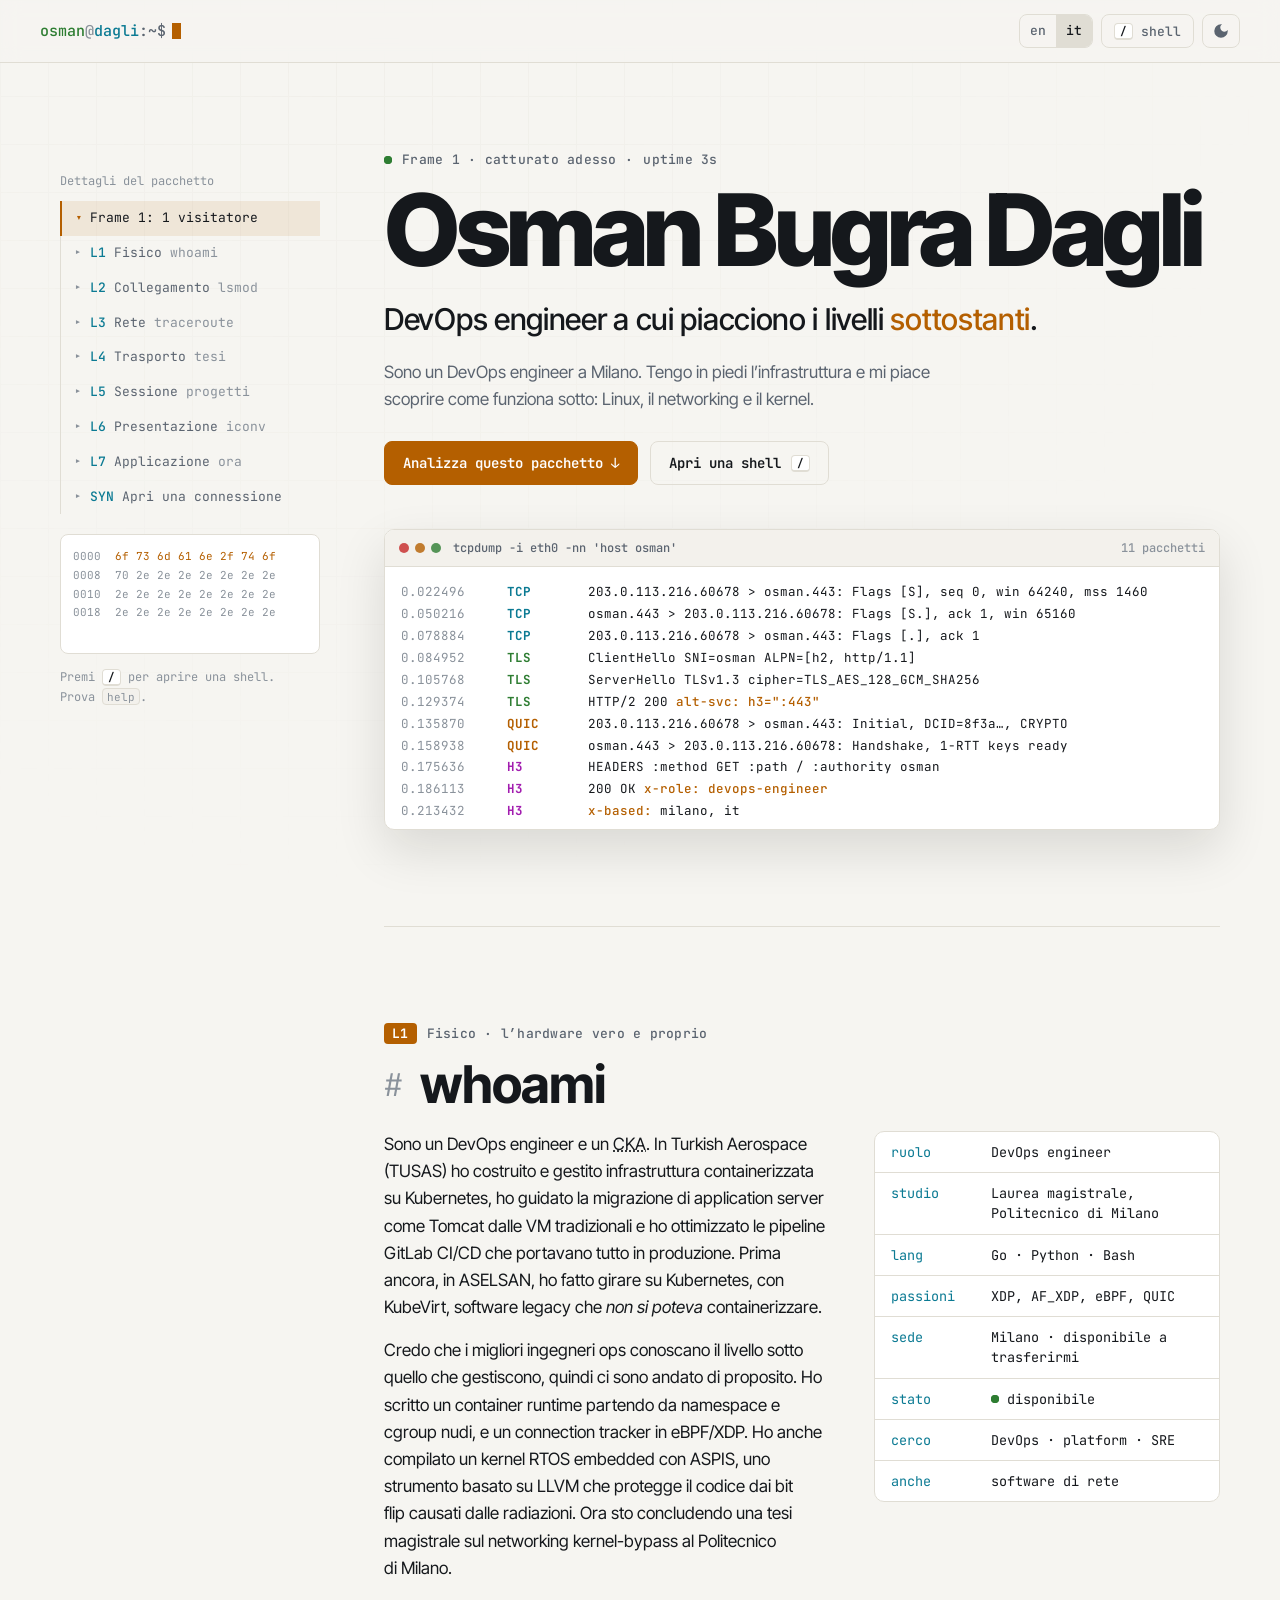
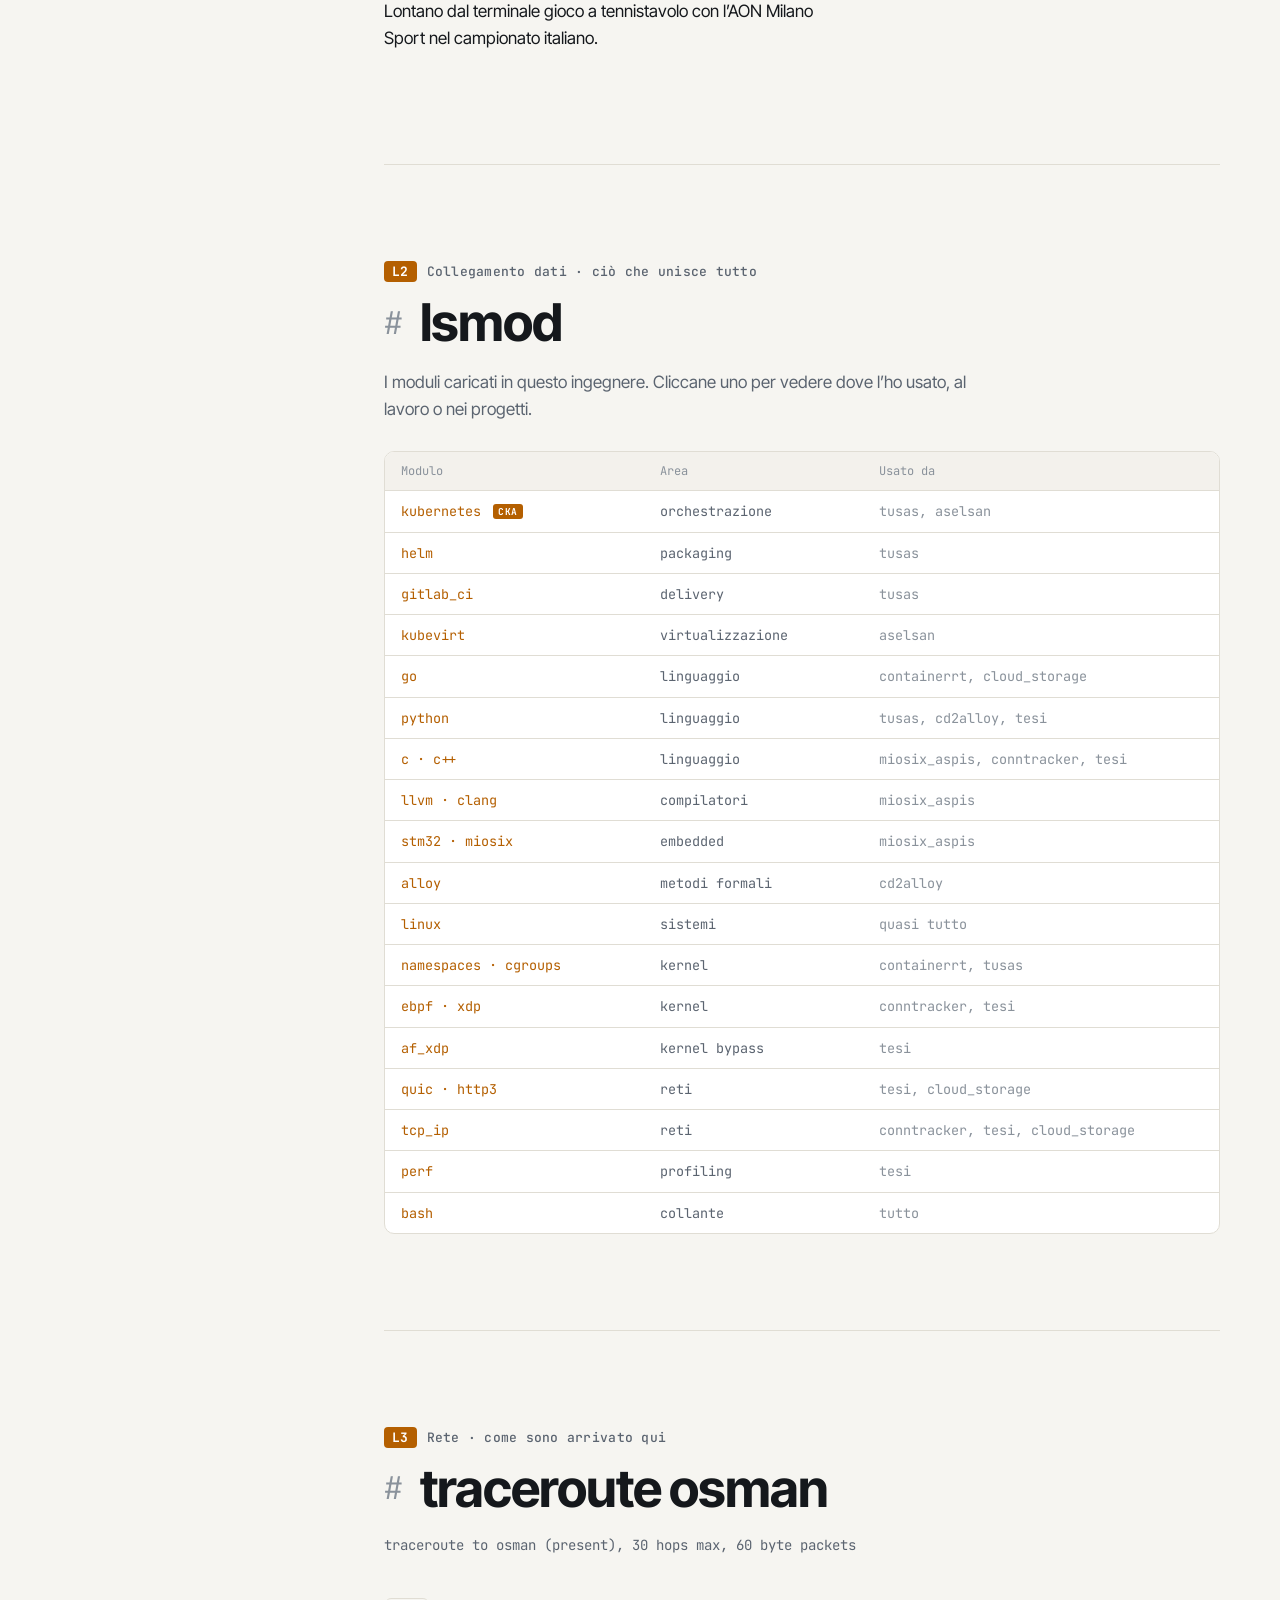
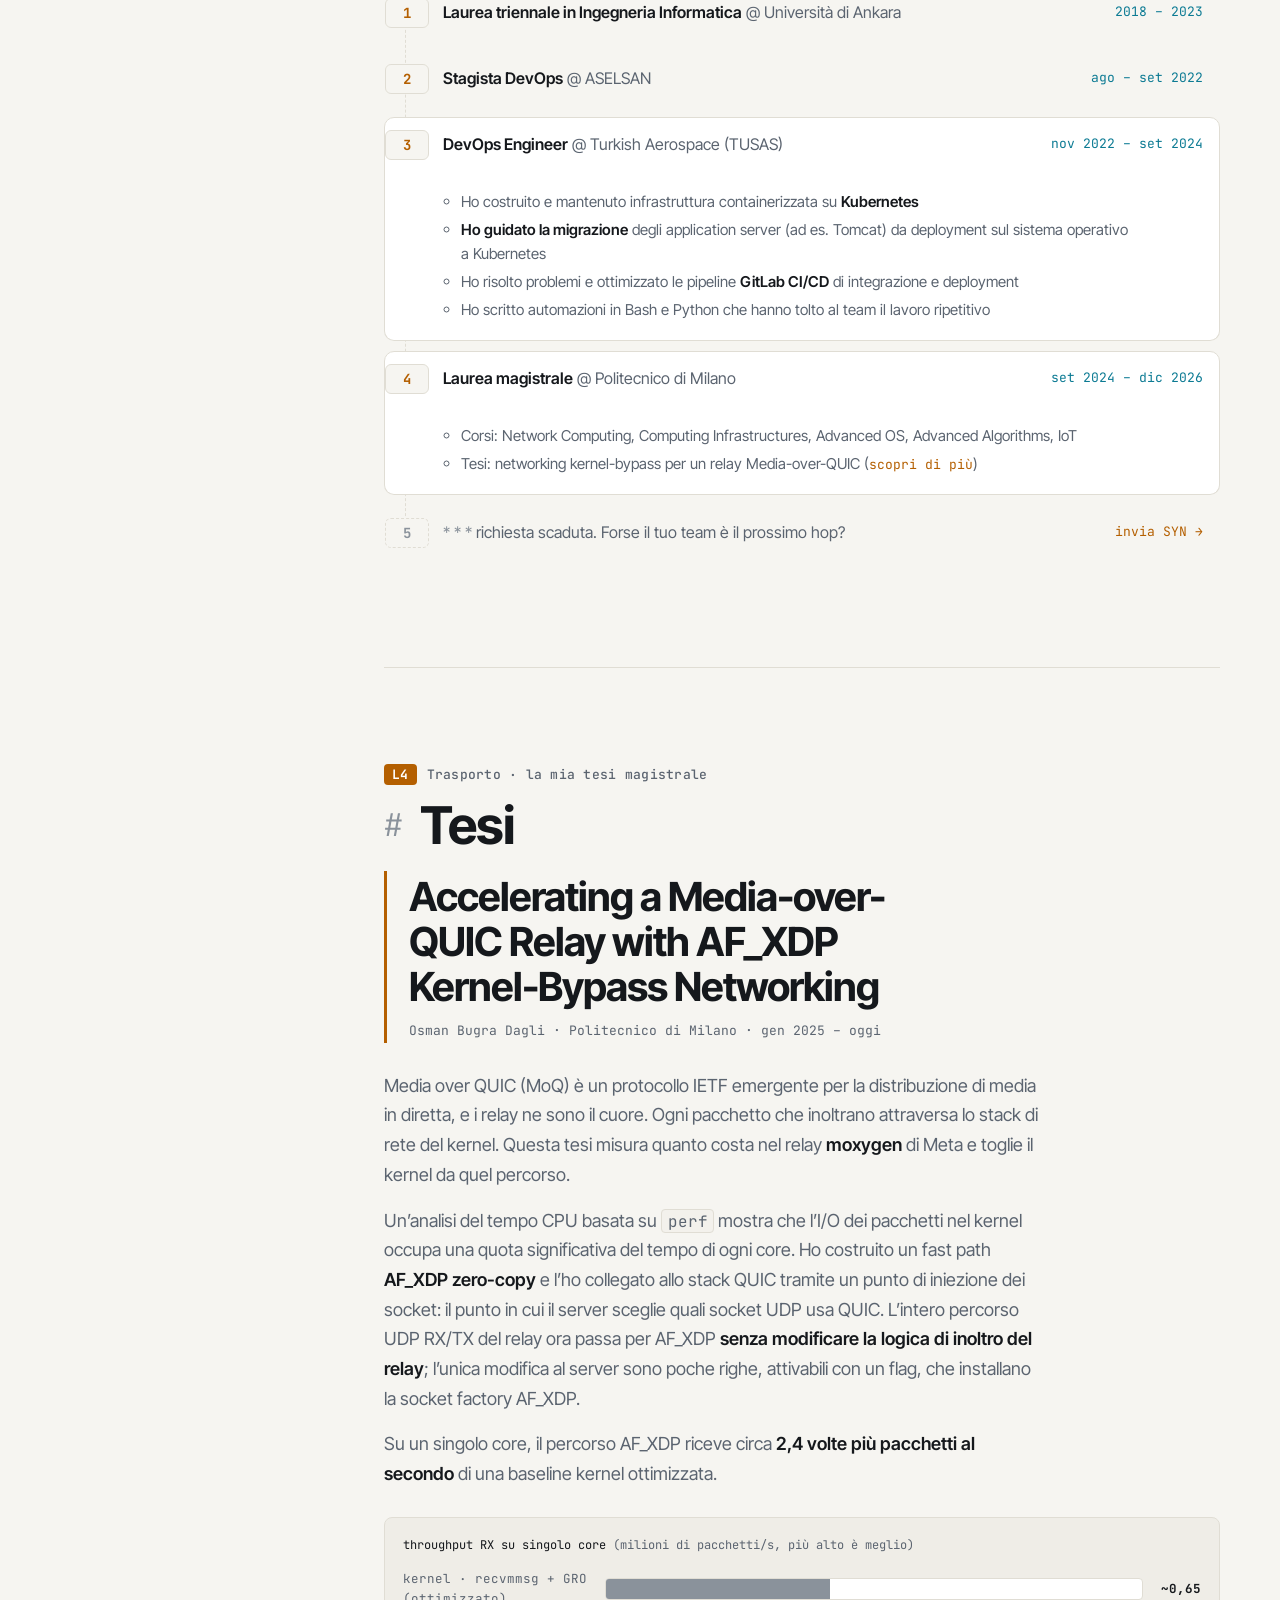
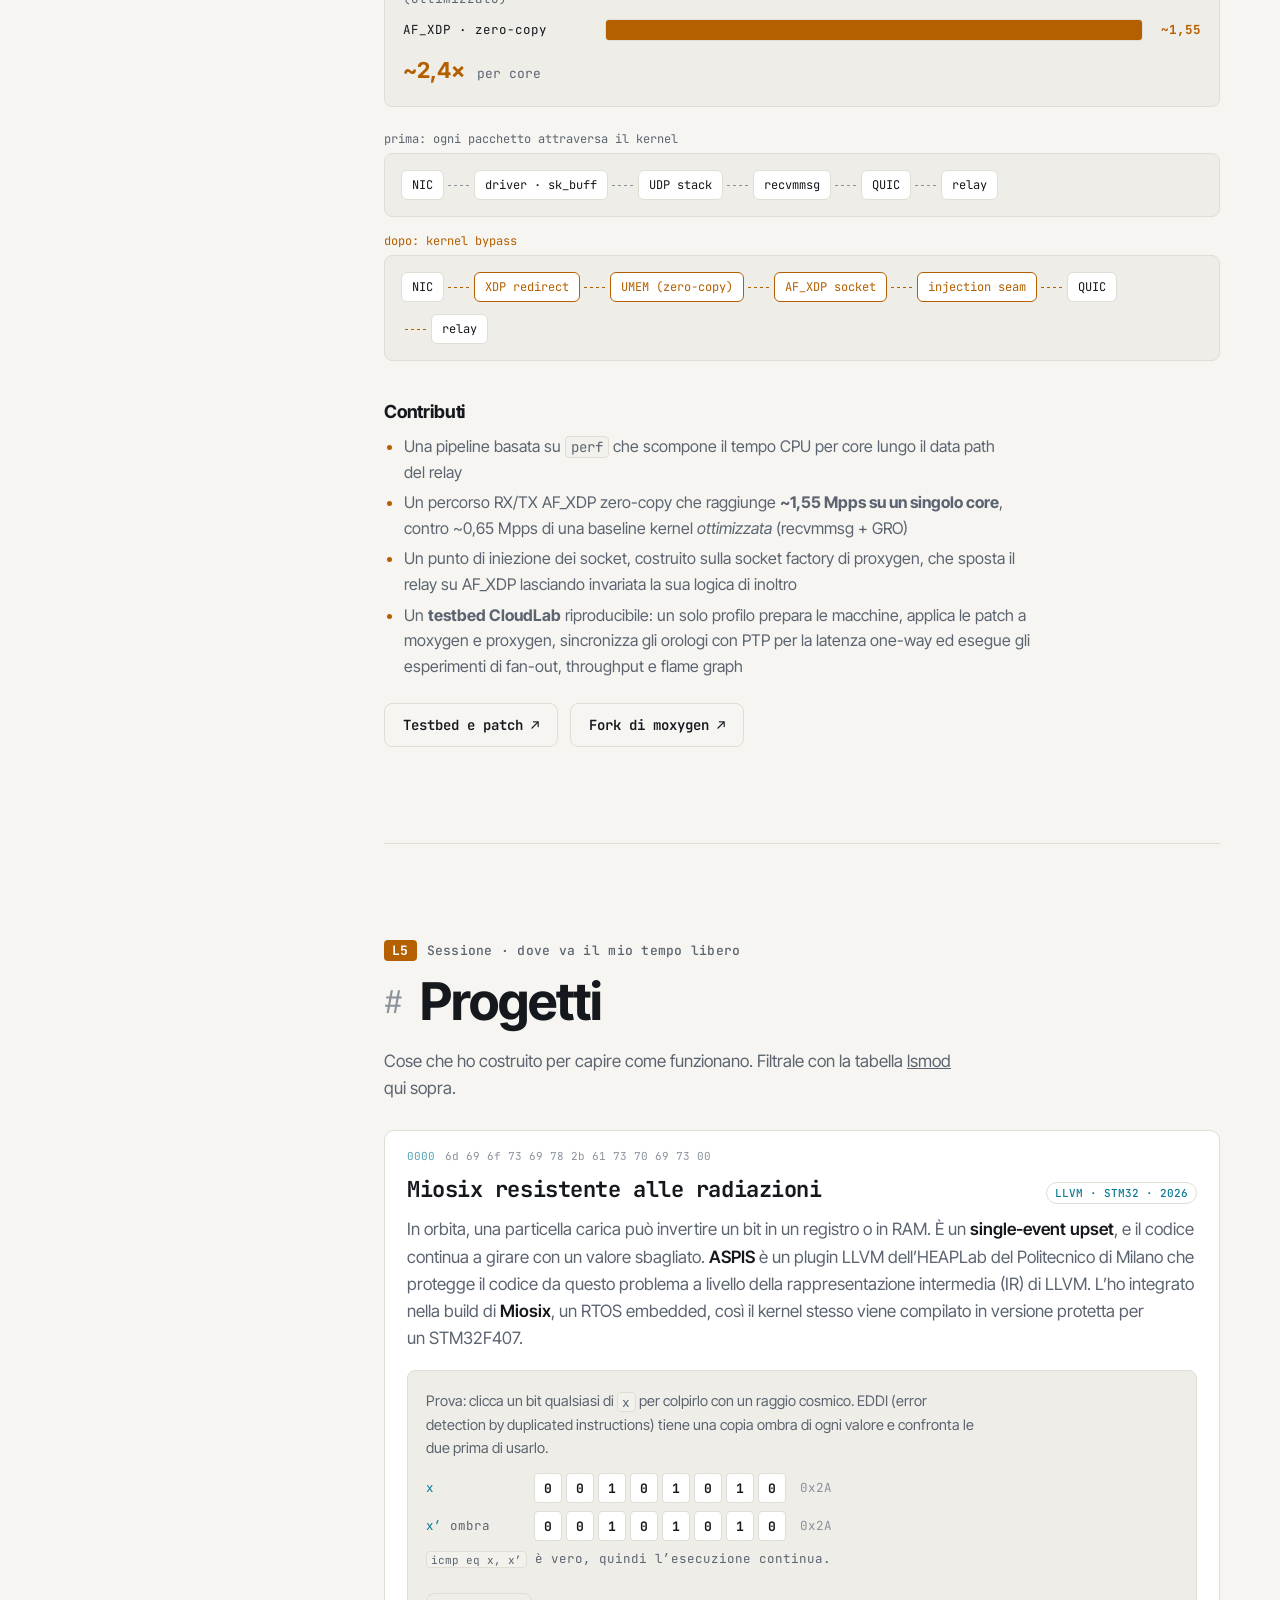
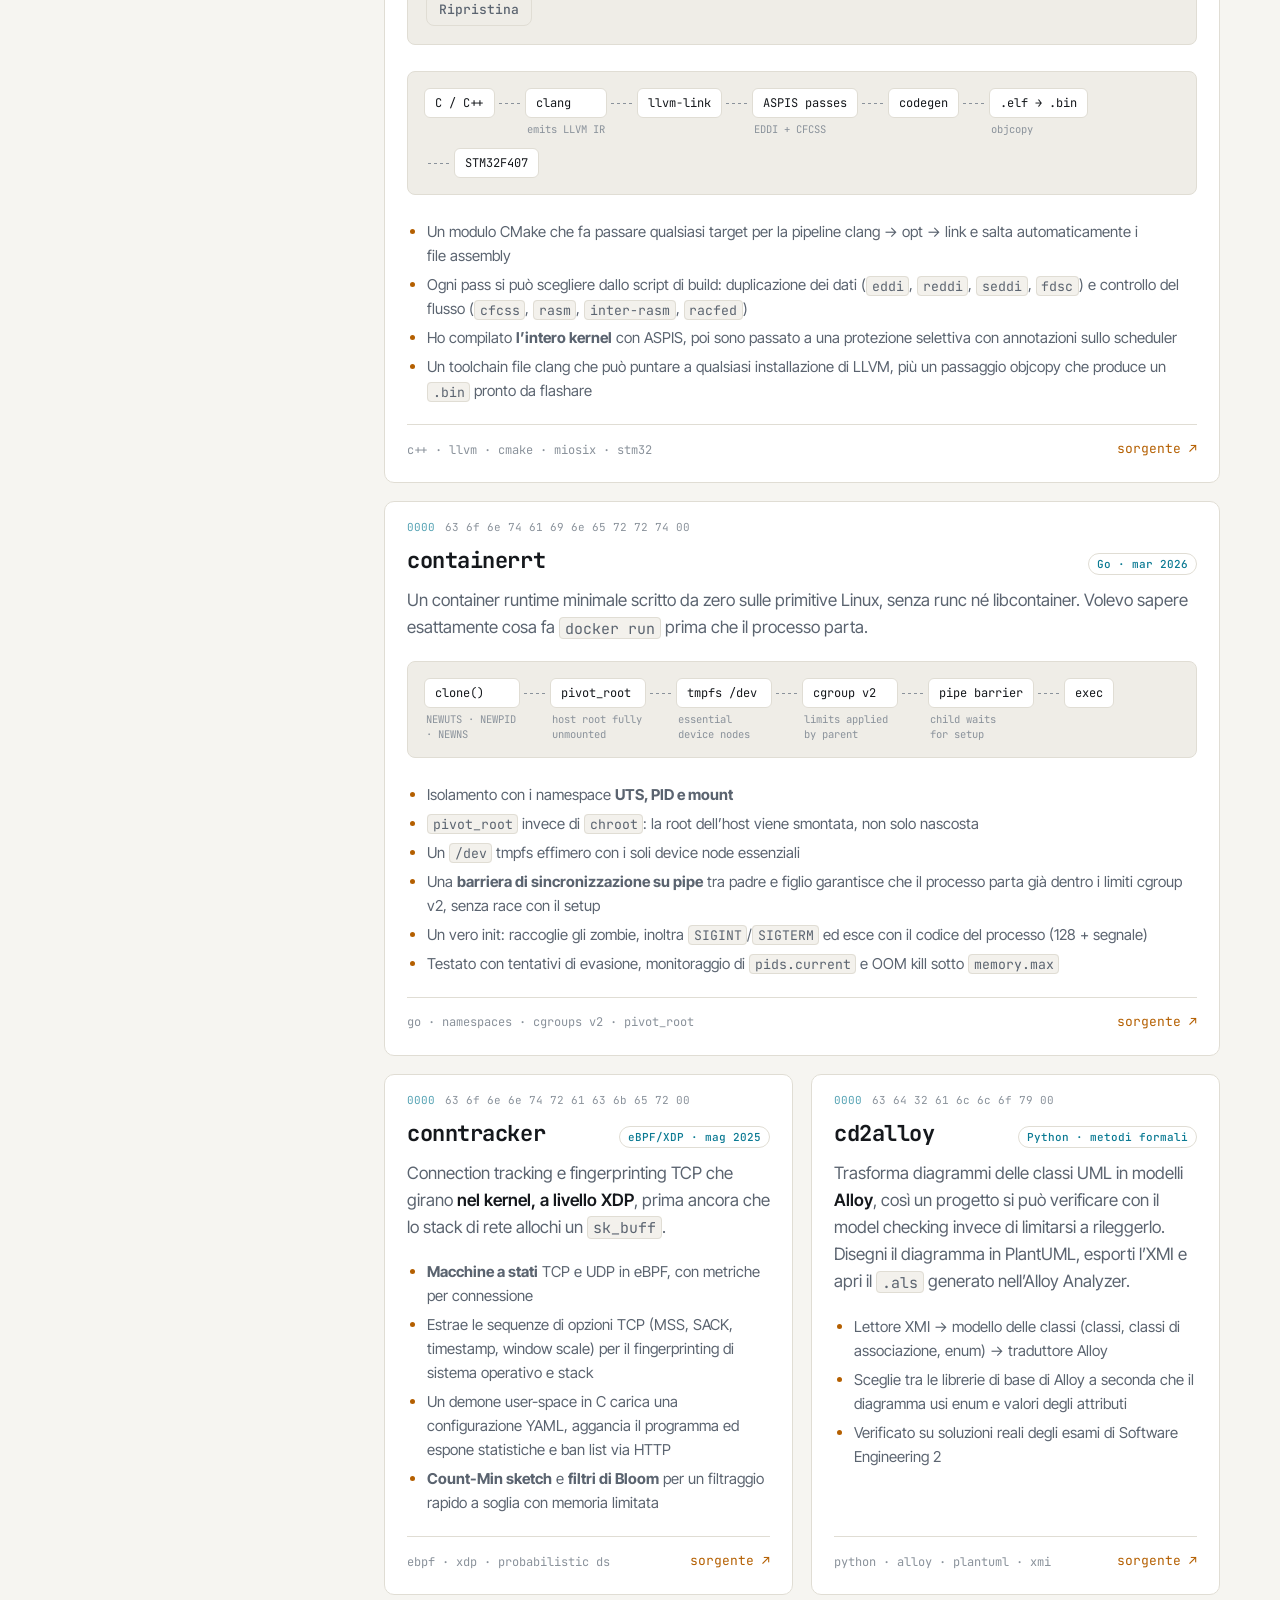
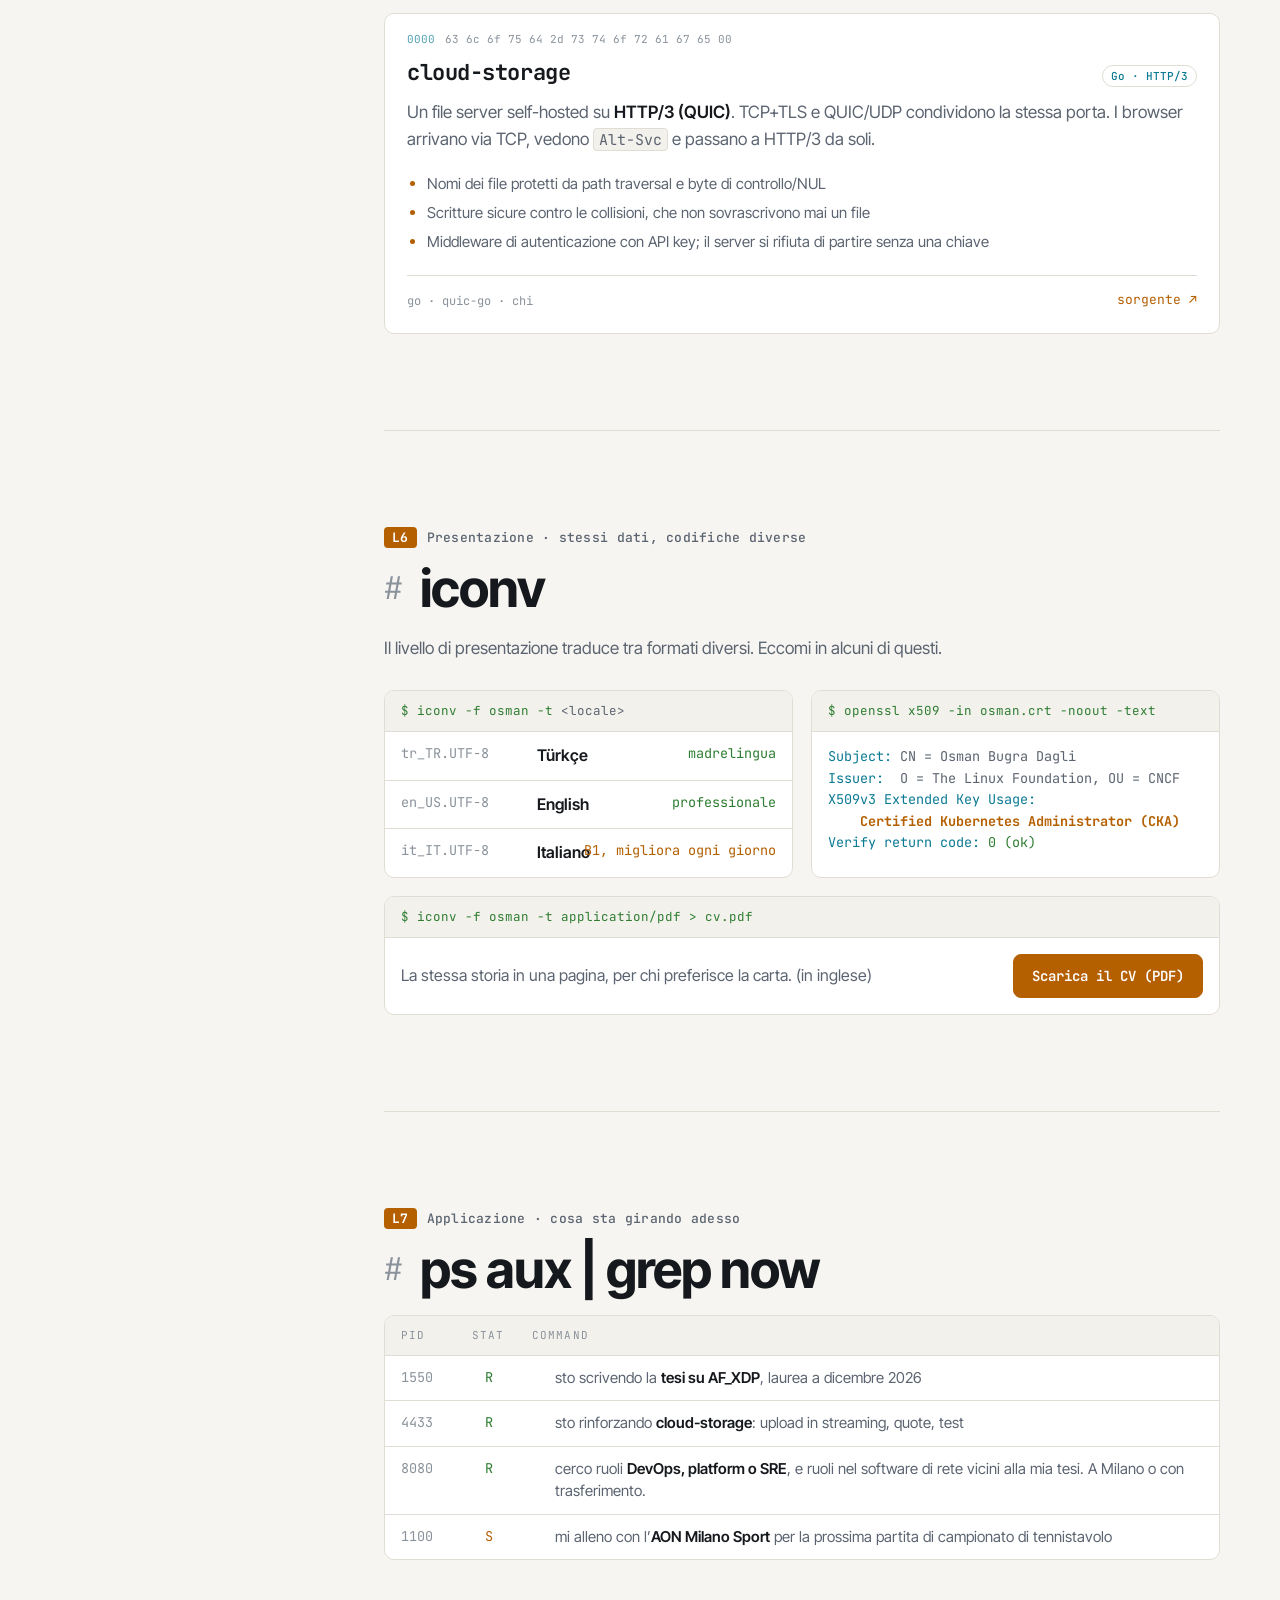
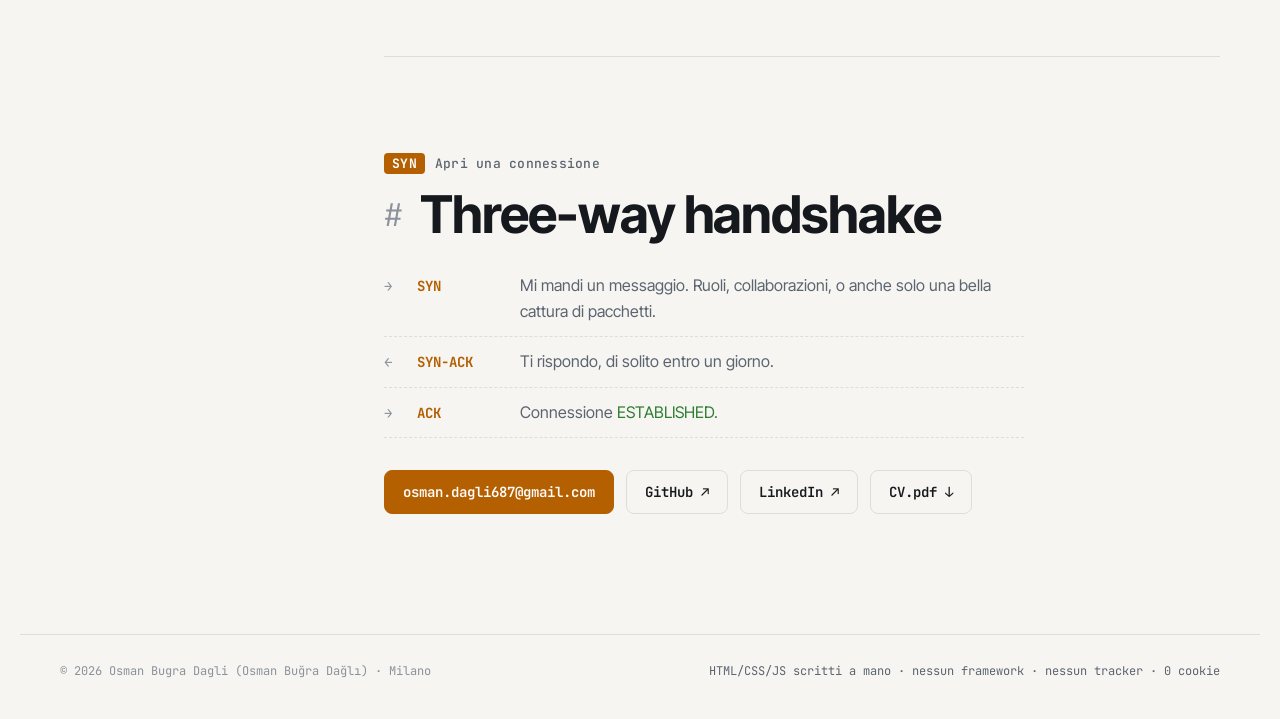
==== commit 0fcafdf2: "Tighten wording and fix claims in EN and IT text - Thesis: state that only the relay's forwarding lo" ====
--- a/it/index.html
+++ b/it/index.html
@@ -128,9 +128,9 @@
             Prima ancora, in ASELSAN, ho fatto girare su Kubernetes, con KubeVirt, software legacy che <em>non si poteva</em> containerizzare.
           </p>
           <p>
-            Credo che i migliori ops conoscano il livello sotto quello che gestiscono, quindi ci sono andato di proposito.
-            Ho scritto un container runtime partendo da namespace e cgroup nudi e un connection tracker in eBPF/XDP. Ho anche
-            reso un kernel RTOS embedded resistente ai bit flip causati dalle radiazioni, con LLVM. Ora sto concludendo una tesi magistrale sul networking kernel-bypass al Politecnico di Milano.
+            Credo che i migliori ingegneri ops conoscano il livello sotto quello che gestiscono, quindi ci sono andato di proposito.
+            Ho scritto un container runtime partendo da namespace e cgroup nudi, e un connection tracker in eBPF/XDP. Ho anche
+            compilato un kernel RTOS embedded con ASPIS, uno strumento basato su LLVM che protegge il codice dai bit flip causati dalle radiazioni. Ora sto concludendo una tesi magistrale sul networking kernel-bypass al Politecnico di Milano.
           </p>
           <p>
             Lontano dal terminale gioco a tennistavolo con l’AON Milano Sport nel campionato italiano.
@@ -210,7 +210,7 @@
               <span class="hop-rtt">ago – set 2022</span>
             </summary>
             <ul class="hop-body">
-              <li>Ho portato su Kubernetes software legacy non containerizzabile usando <b>KubeVirt</b>, così VM e container condividevano un unico control plane</li>
+              <li>Con <b>KubeVirt</b> ho fatto girare come VM su Kubernetes software legacy non containerizzabile, così VM e container condividevano un unico control plane</li>
             </ul>
           </details>
         </li>
@@ -259,25 +259,30 @@
 
       <div class="thesis-head">
         <h3 class="thesis-title" lang="en">Accelerating a Media-over-QUIC Relay with AF_XDP Kernel-Bypass Networking</h3>
-        <p class="thesis-meta">Osman Bugra Dagli · Politecnico di Milano · gen 2025 – oggi · in corso</p>
+        <p class="thesis-meta">Osman Bugra Dagli · Politecnico di Milano · gen 2025 – oggi</p>
       </div>
 
       <div class="thesis-abstract">
         <p>
           Media over QUIC (MoQ) è un protocollo IETF emergente per la distribuzione di media in diretta, e i relay ne sono il cuore.
           Ogni pacchetto che inoltrano attraversa lo stack di rete del kernel. Questa tesi misura quanto costa
-          nel relay <strong>moxygen</strong> di Meta e lo elimina.
+          nel relay <strong>moxygen</strong> di Meta e toglie il kernel da quel percorso.
         </p>
         <p>
           Un’analisi del tempo CPU basata su <code>perf</code> mostra che l’I/O dei pacchetti nel kernel occupa una quota significativa
           del tempo di ogni core. Ho costruito un fast path <strong>AF_XDP zero-copy</strong> e l’ho collegato allo stack QUIC tramite un
-          punto di iniezione dei socket non invasivo, così l’intero percorso UDP RX/TX del relay passa per AF_XDP
-          <strong>senza modificare il codice sorgente del relay</strong>.
+          punto di iniezione dei socket: il punto in cui il server sceglie quali socket UDP usa QUIC. L’intero percorso
+          UDP RX/TX del relay ora passa per AF_XDP <strong>senza modificare la logica di inoltro del relay</strong>; l’unica
+          modifica al server sono poche righe, attivabili con un flag, che installano la socket factory AF_XDP.
         </p>
+        <p>
+          Su un singolo core, il percorso AF_XDP riceve circa <strong>2,4 volte più pacchetti al secondo</strong> di una
+          baseline kernel ottimizzata.
+        </p>
       </div>
 
           <div class="bench" role="img" aria-label="Throughput RX su singolo core: AF_XDP zero-copy circa 1,55 milioni di pacchetti al secondo contro circa 0,65 milioni del kernel ottimizzato con recvmmsg e GRO">
-            <p class="bench-title">throughput RX su singolo core <span class="muted">(Mpps, più alto è meglio)</span></p>
+            <p class="bench-title">throughput RX su singolo core <span class="muted">(milioni di pacchetti/s, più alto è meglio)</span></p>
             <div class="bench-row">
               <span class="bench-label">kernel · recvmmsg + GRO (ottimizzato)</span>
               <span class="bench-bar"><i style="--w: 41.9%"></i></span>
@@ -322,7 +327,7 @@
       <ul class="bullets thesis-list">
         <li>Una pipeline basata su <code>perf</code> che scompone il tempo CPU per core lungo il data path del relay</li>
         <li>Un percorso RX/TX AF_XDP zero-copy che raggiunge <b>~1,55&nbsp;Mpps su un singolo core</b>, contro ~0,65&nbsp;Mpps di una baseline kernel <em>ottimizzata</em> (recvmmsg + GRO)</li>
-        <li>Un punto di iniezione dei socket, costruito sulla socket factory di proxygen, che sposta il relay su AF_XDP senza che il relay se ne accorga</li>
+        <li>Un punto di iniezione dei socket, costruito sulla socket factory di proxygen, che sposta il relay su AF_XDP lasciando invariata la sua logica di inoltro</li>
         <li>Un <b>testbed CloudLab</b> riproducibile: un solo profilo prepara le macchine, applica le patch a moxygen e proxygen, sincronizza gli orologi con PTP per la latenza one-way ed esegue gli esperimenti di fan-out, throughput e flame graph</li>
       </ul>
 
@@ -350,12 +355,12 @@
           <p>
             In orbita, una particella carica può invertire un bit in un registro o in RAM. È un <strong>single-event upset</strong>,
             e il codice continua a girare con un valore sbagliato. <strong>ASPIS</strong> è un plugin LLVM dell’HEAPLab del Politecnico di Milano
-            che protegge il codice da questo problema a livello di IR. L’ho integrato nella build di <strong>Miosix</strong>, un RTOS
+            che protegge il codice da questo problema a livello della rappresentazione intermedia (IR) di LLVM. L’ho integrato nella build di <strong>Miosix</strong>, un RTOS
             embedded, così il kernel stesso viene compilato in versione protetta per un STM32F407.
           </p>
 
           <div class="seu" id="seu">
-            <p class="seu-title">Prova: clicca un bit qualsiasi di <code>x</code> per colpirlo con un raggio cosmico. EDDI tiene una copia ombra di ogni valore e confronta le due prima di usarlo.</p>
+            <p class="seu-title">Prova: clicca un bit qualsiasi di <code>x</code> per colpirlo con un raggio cosmico. EDDI (error detection by duplicated instructions) tiene una copia ombra di ogni valore e confronta le due prima di usarlo.</p>
             <div class="seu-reg">
               <span class="seu-name">x</span>
               <span class="bits" id="seu-a" role="group" aria-label="Registro x, clicca un bit per invertirlo"></span>
@@ -477,7 +482,7 @@
             <span class="tag">Go · HTTP/3</span>
           </header>
           <p>
-            Un file server self-hosted su <strong>HTTP/3 / QUIC</strong>. TCP+TLS e QUIC/UDP condividono la stessa porta.
+            Un file server self-hosted su <strong>HTTP/3 (QUIC)</strong>. TCP+TLS e QUIC/UDP condividono la stessa porta.
             I browser arrivano via TCP, vedono <code>Alt-Svc</code> e passano a HTTP/3 da soli.
           </p>
           <ul class="bullets">
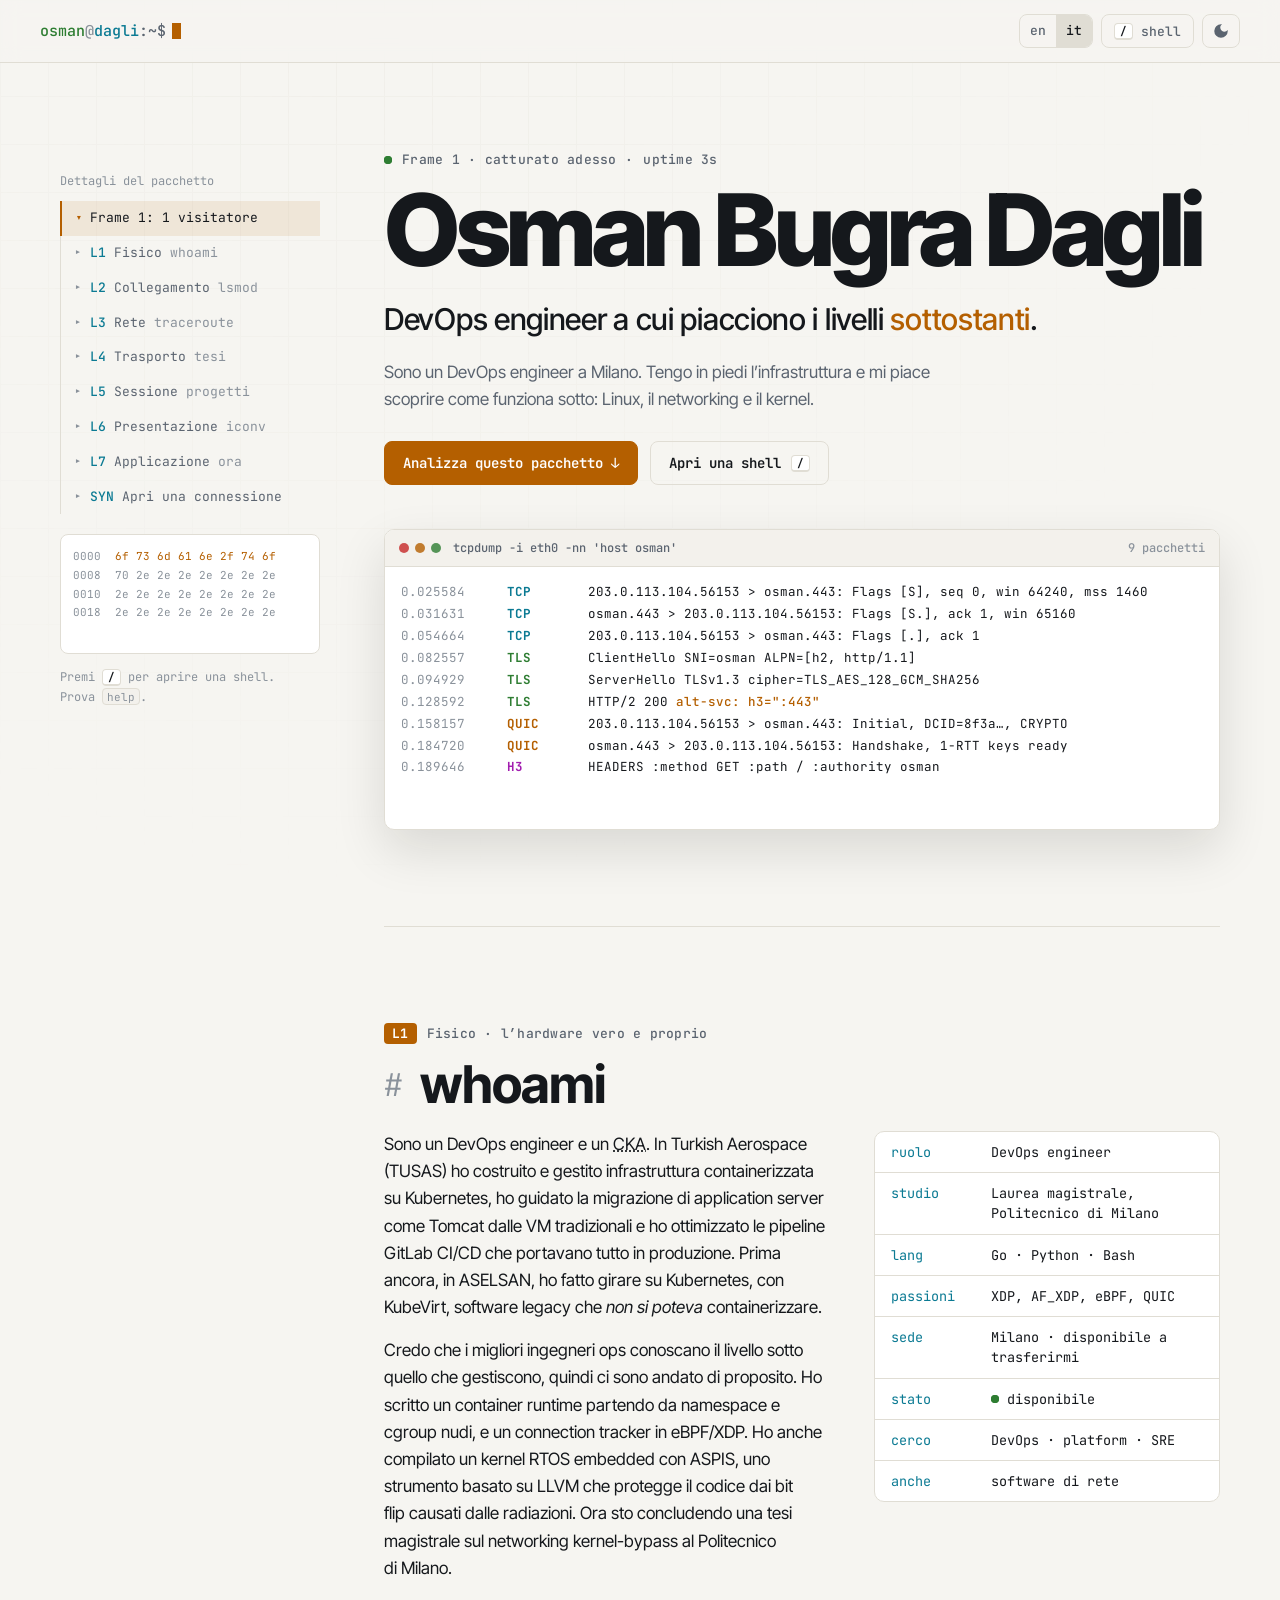
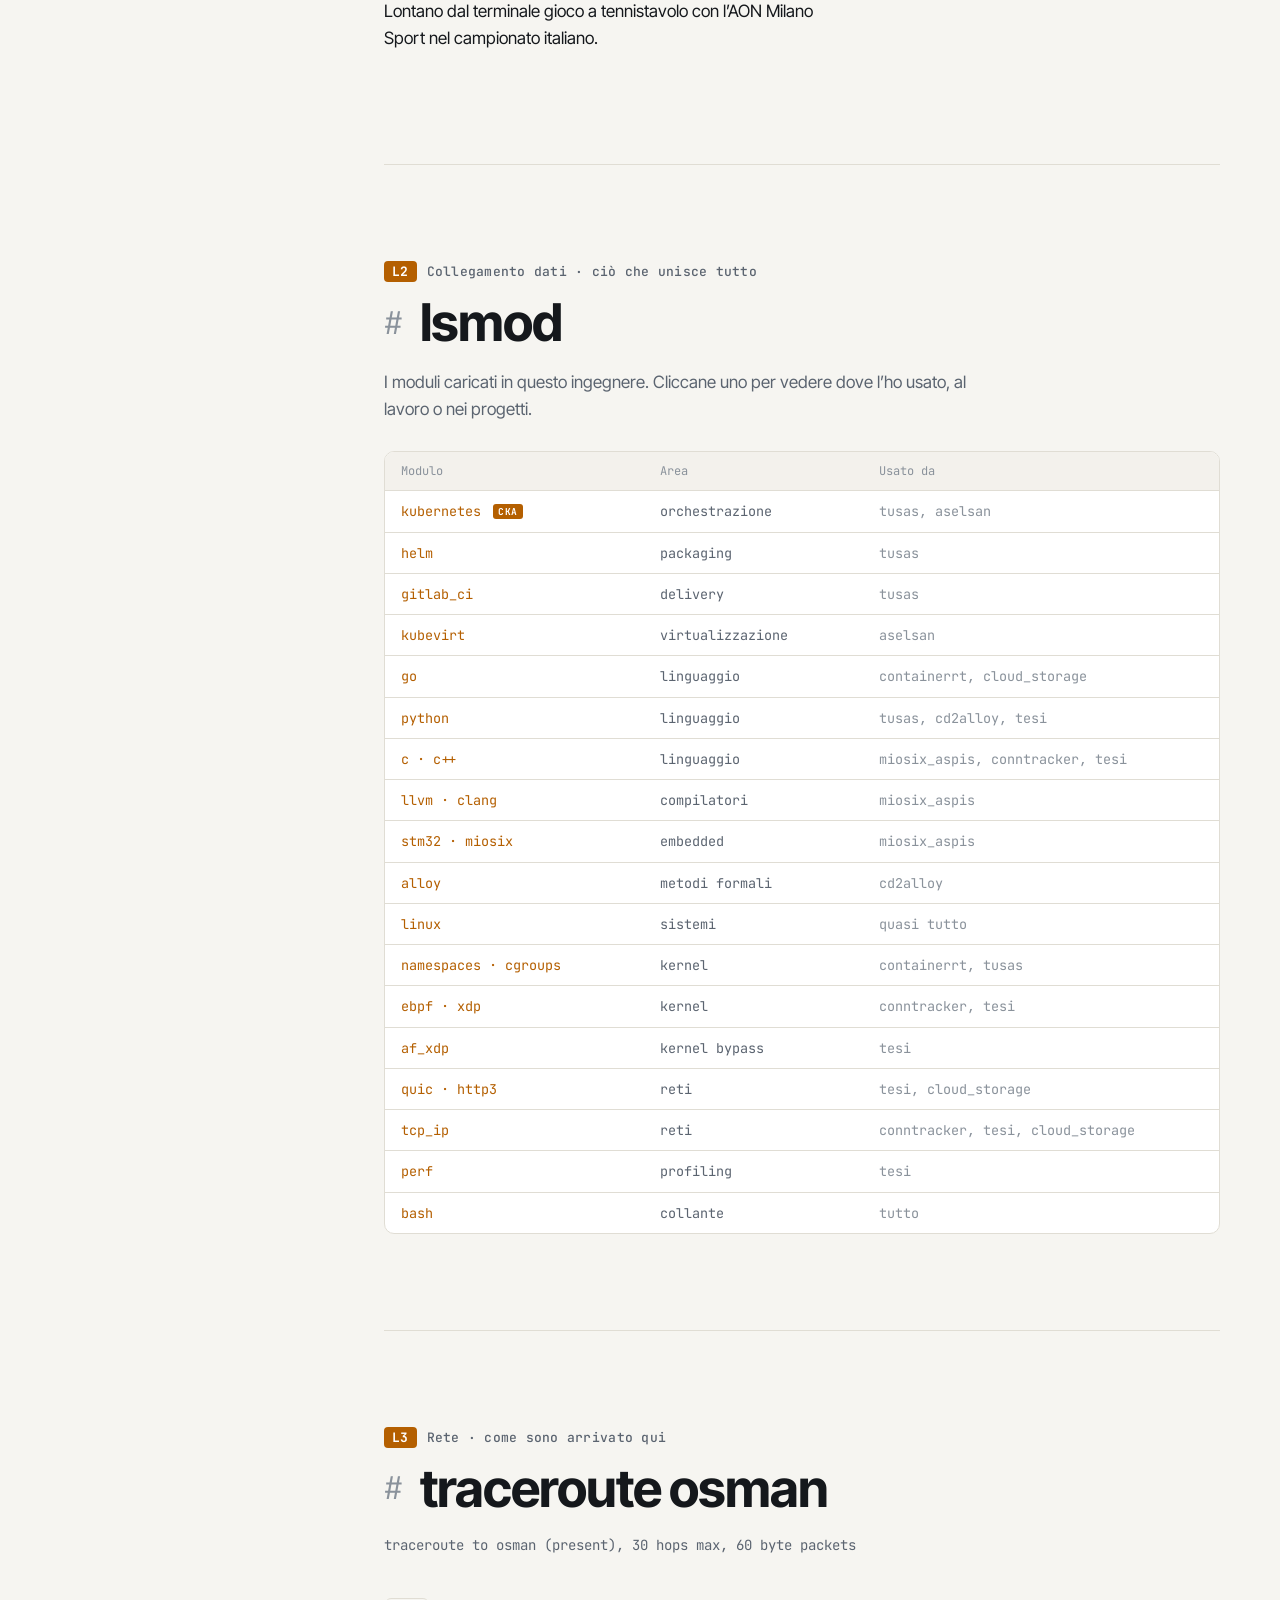
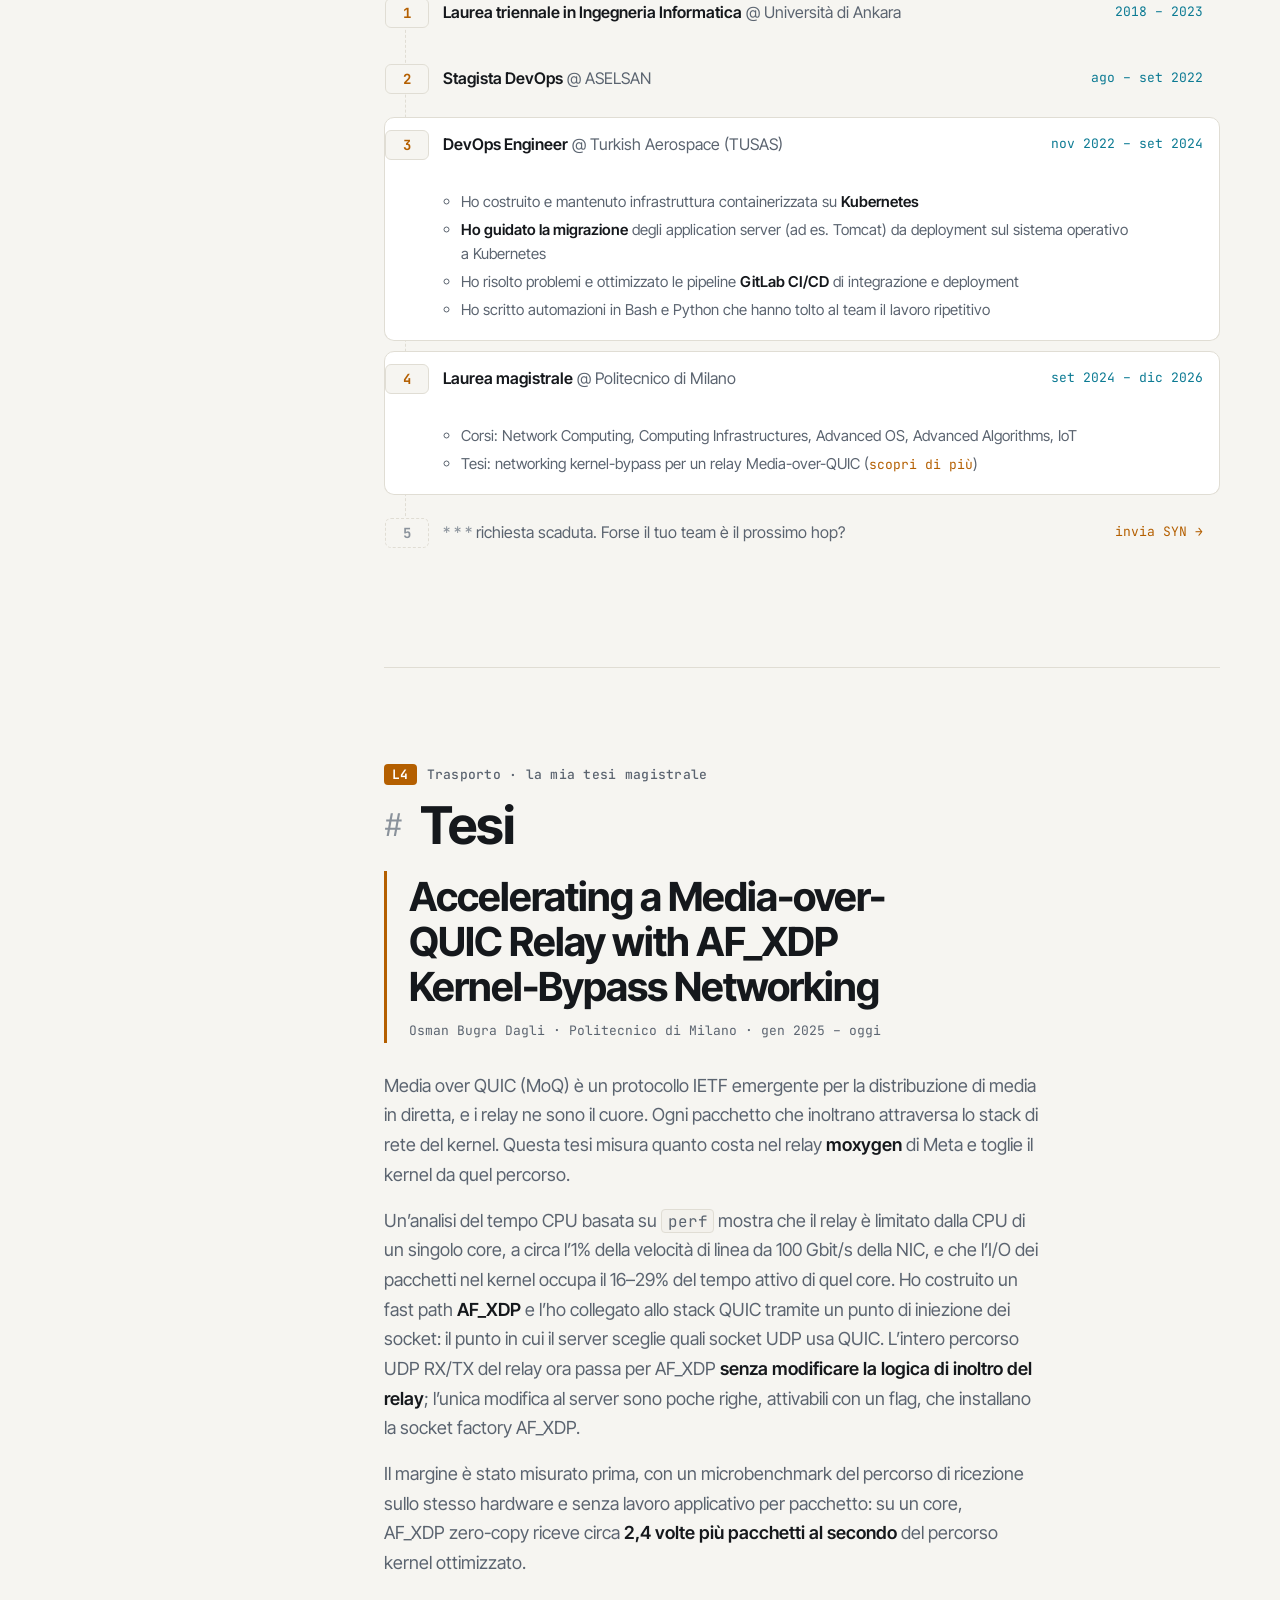
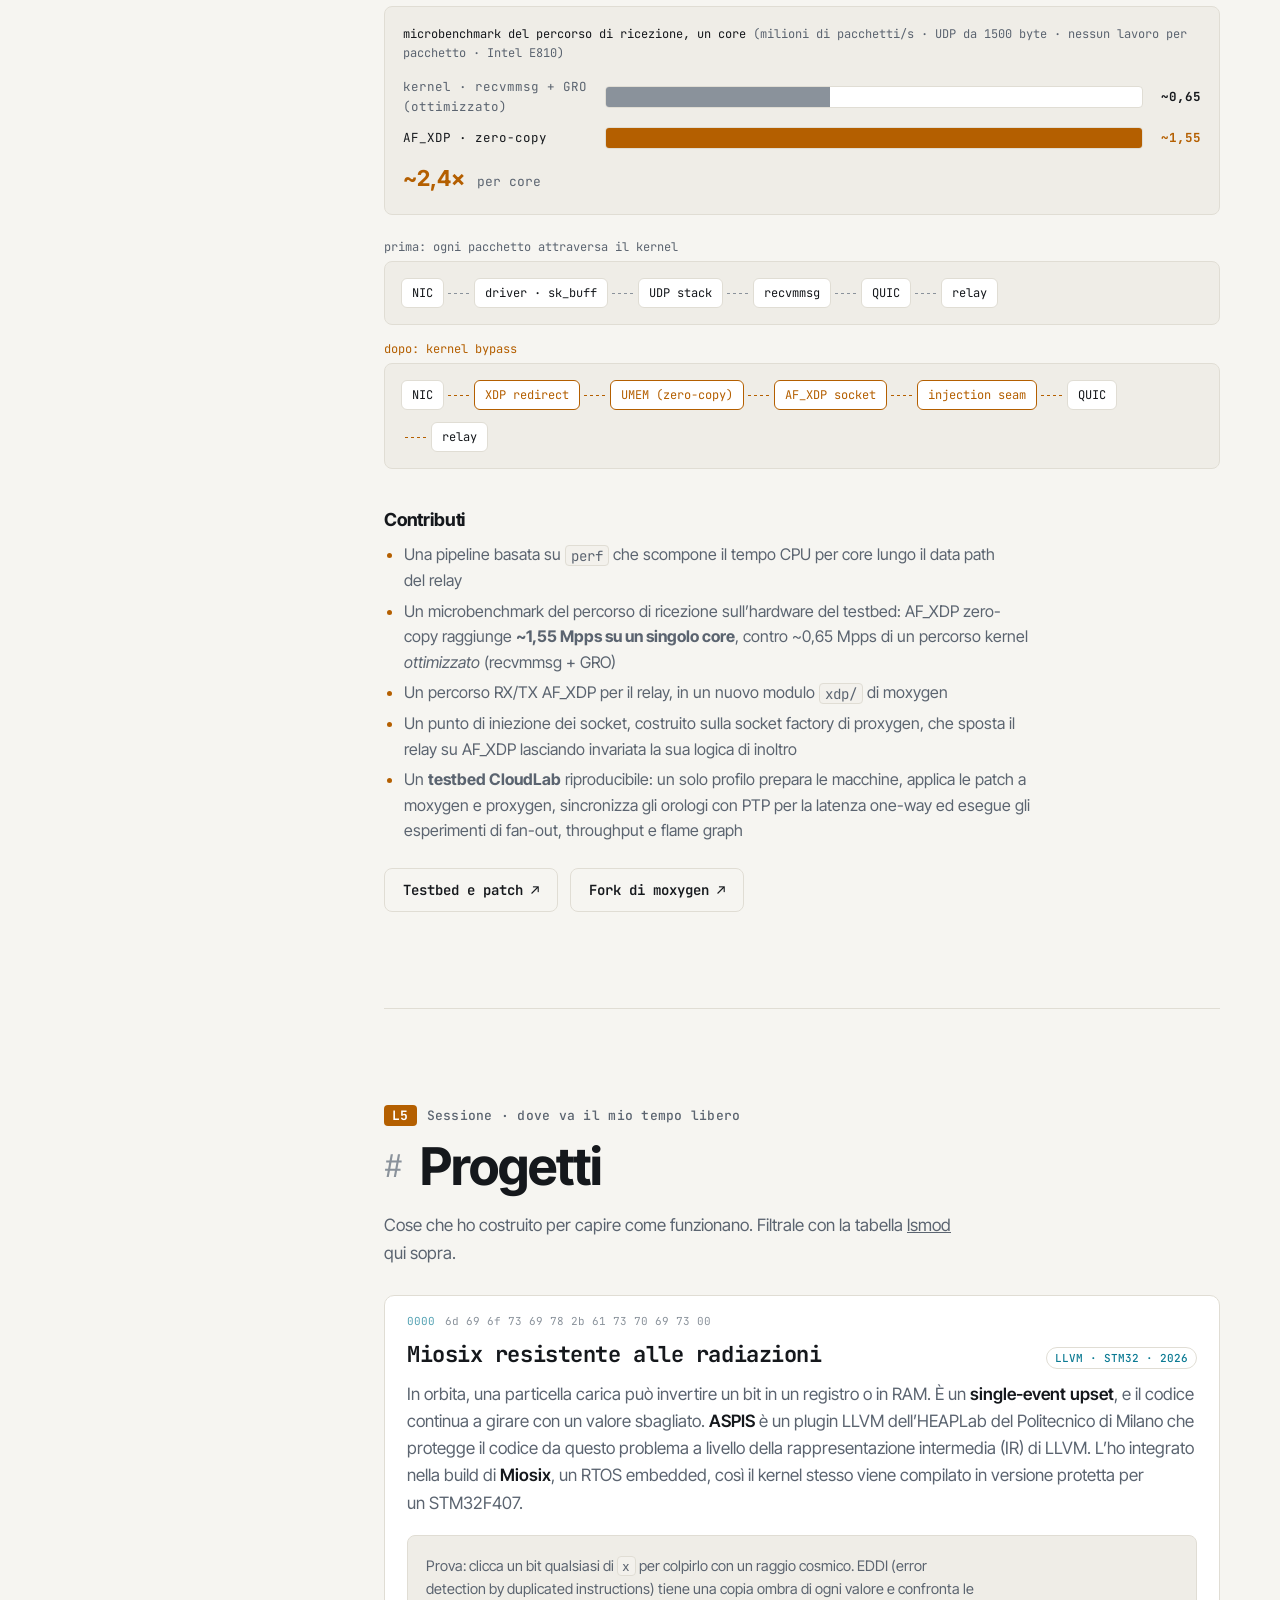
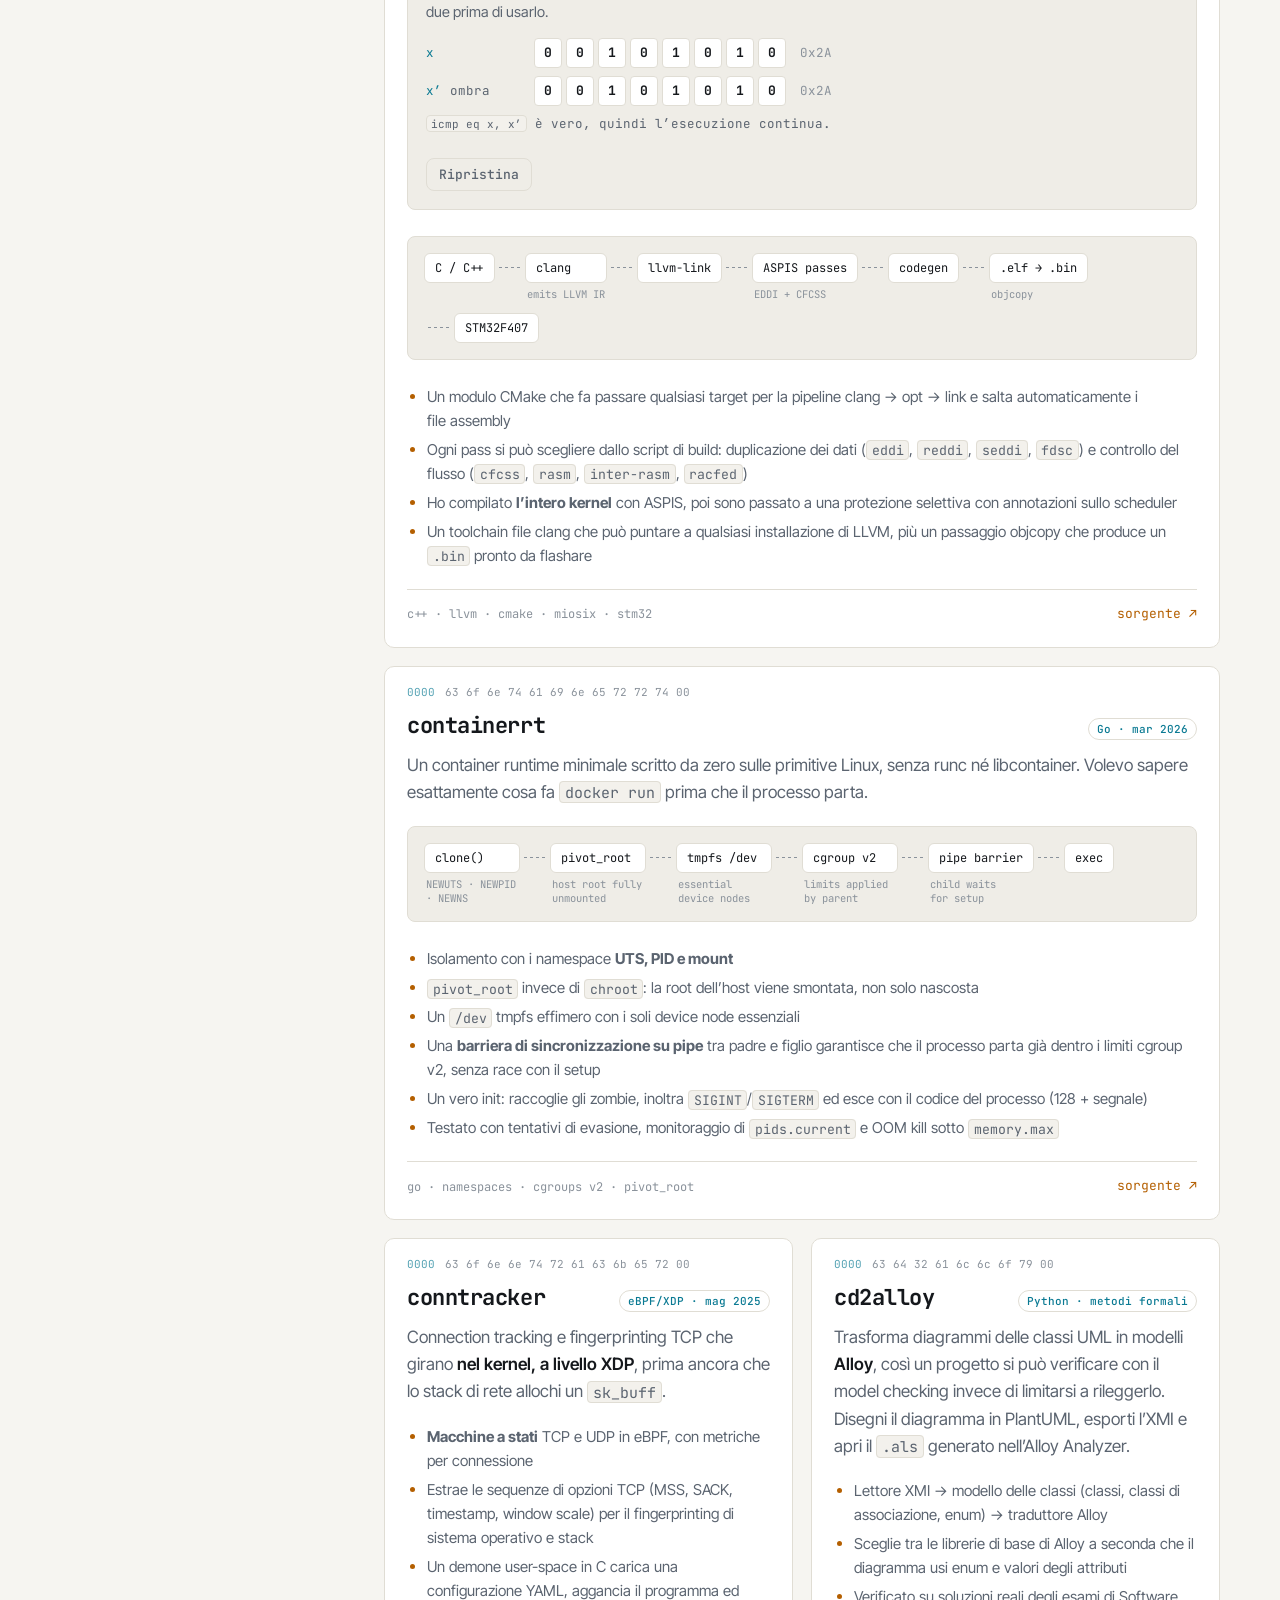
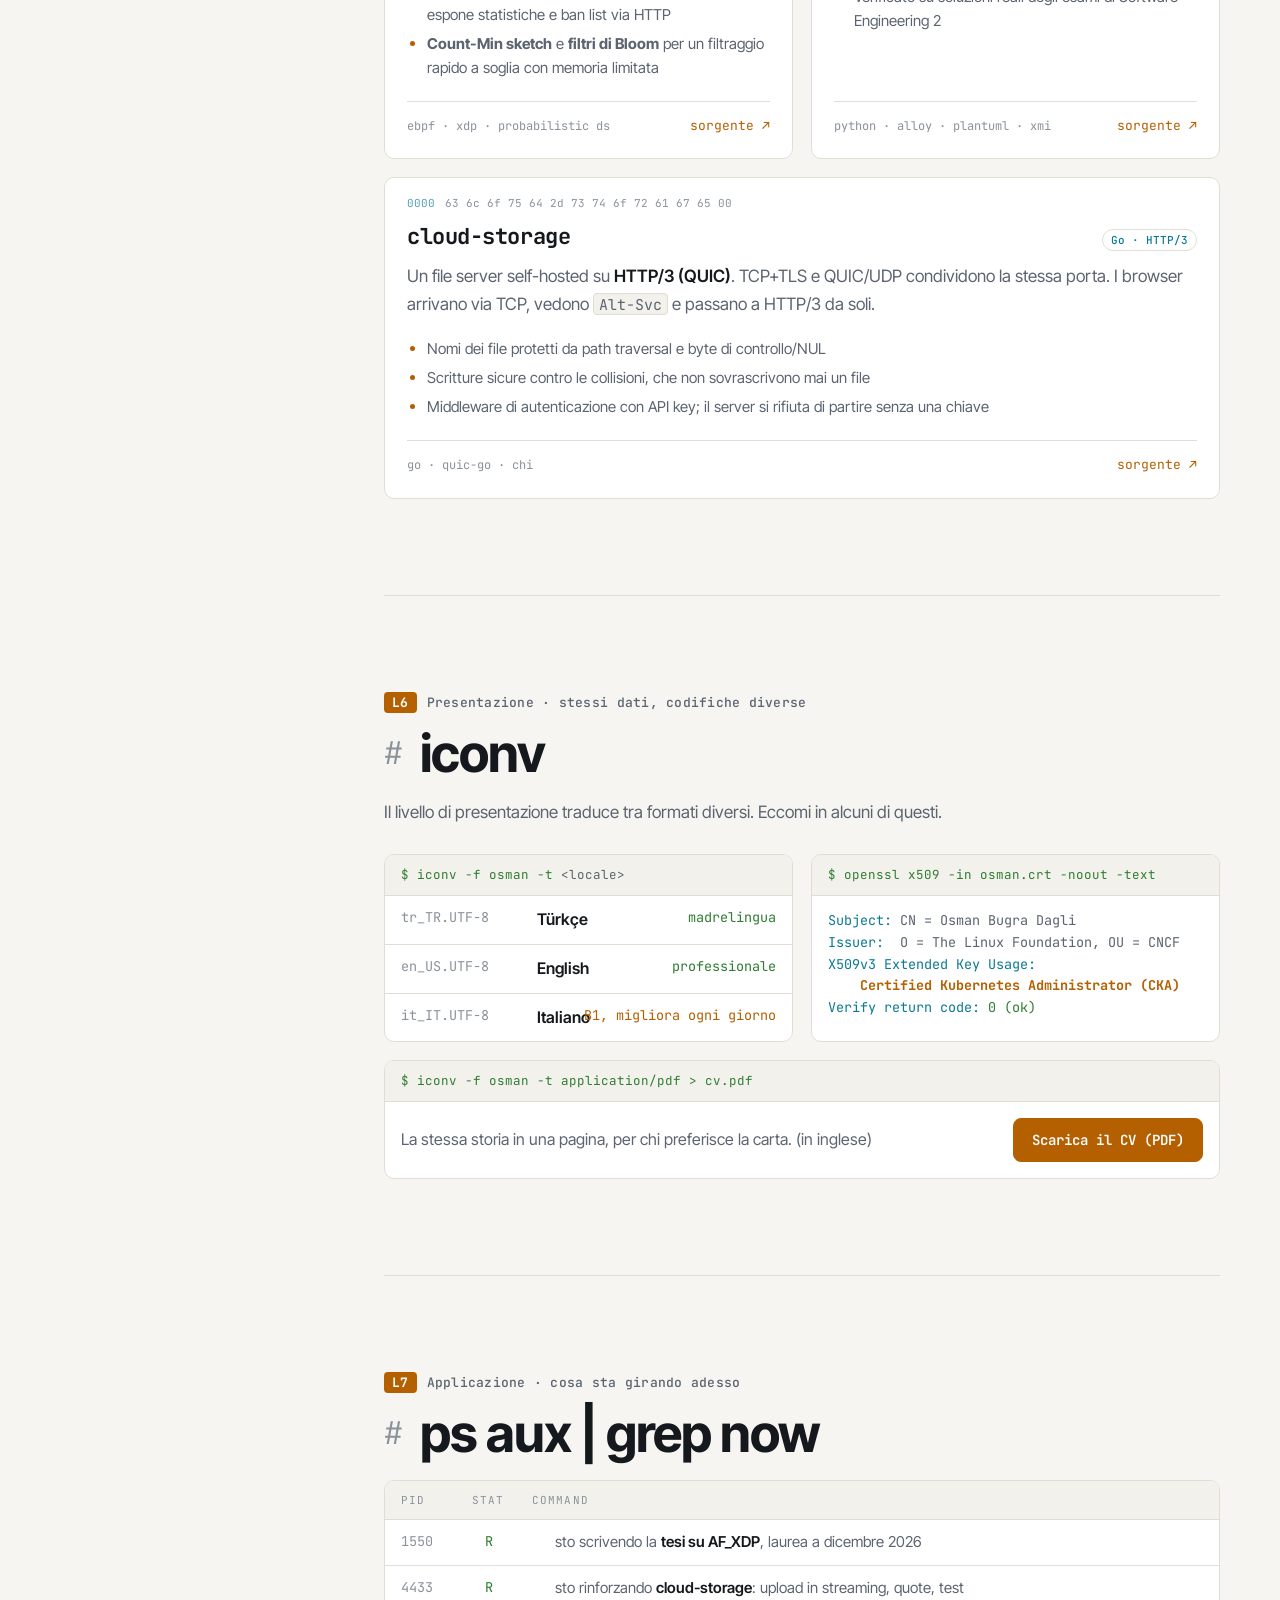
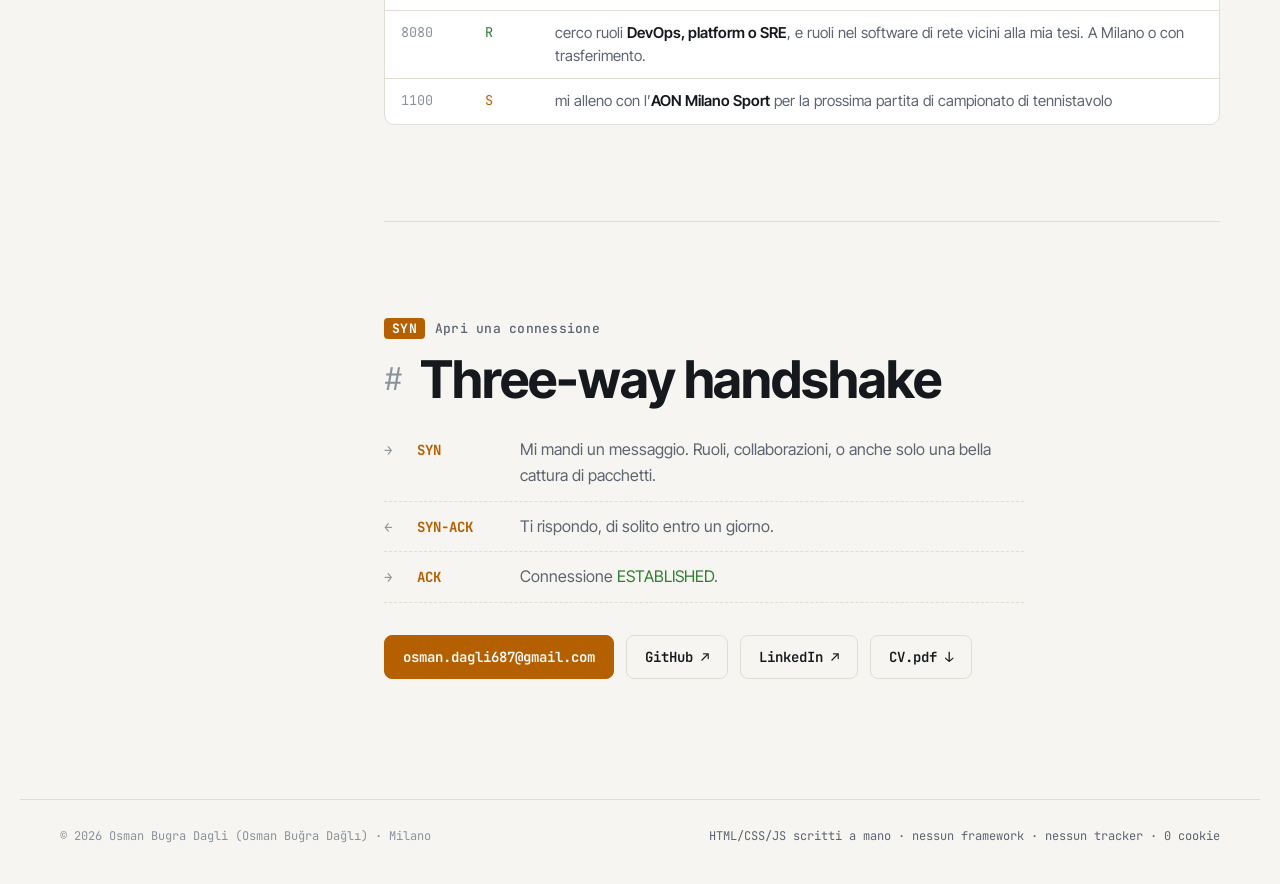
==== commit cd8b6cc9: "Align thesis claims with the thesis text - Present the 1.55 vs 0.65 Mpps result as a receive-path   " ====
--- a/it/index.html
+++ b/it/index.html
@@ -269,20 +269,22 @@
           nel relay <strong>moxygen</strong> di Meta e toglie il kernel da quel percorso.
         </p>
         <p>
-          Un’analisi del tempo CPU basata su <code>perf</code> mostra che l’I/O dei pacchetti nel kernel occupa una quota significativa
-          del tempo di ogni core. Ho costruito un fast path <strong>AF_XDP zero-copy</strong> e l’ho collegato allo stack QUIC tramite un
+          Un’analisi del tempo CPU basata su <code>perf</code> mostra che il relay è limitato dalla CPU di un singolo core, a circa
+          l’1% della velocità di linea da 100&nbsp;Gbit/s della NIC, e che l’I/O dei pacchetti nel kernel occupa il 16–29% del tempo
+          attivo di quel core. Ho costruito un fast path <strong>AF_XDP</strong> e l’ho collegato allo stack QUIC tramite un
           punto di iniezione dei socket: il punto in cui il server sceglie quali socket UDP usa QUIC. L’intero percorso
           UDP RX/TX del relay ora passa per AF_XDP <strong>senza modificare la logica di inoltro del relay</strong>; l’unica
           modifica al server sono poche righe, attivabili con un flag, che installano la socket factory AF_XDP.
         </p>
         <p>
-          Su un singolo core, il percorso AF_XDP riceve circa <strong>2,4 volte più pacchetti al secondo</strong> di una
-          baseline kernel ottimizzata.
+          Il margine è stato misurato prima, con un microbenchmark del percorso di ricezione sullo stesso hardware e senza
+          lavoro applicativo per pacchetto: su un core, AF_XDP zero-copy riceve circa <strong>2,4 volte più pacchetti al
+          secondo</strong> del percorso kernel ottimizzato.
         </p>
       </div>
 
-          <div class="bench" role="img" aria-label="Throughput RX su singolo core: AF_XDP zero-copy circa 1,55 milioni di pacchetti al secondo contro circa 0,65 milioni del kernel ottimizzato con recvmmsg e GRO">
-            <p class="bench-title">throughput RX su singolo core <span class="muted">(milioni di pacchetti/s, più alto è meglio)</span></p>
+          <div class="bench" role="img" aria-label="Microbenchmark del percorso di ricezione su un core, pacchetti UDP da 1500 byte, nessun lavoro per pacchetto: AF_XDP zero-copy circa 1,55 milioni di pacchetti al secondo contro circa 0,65 milioni del kernel ottimizzato con recvmmsg e GRO">
+            <p class="bench-title">microbenchmark del percorso di ricezione, un core <span class="muted">(milioni di pacchetti/s · UDP da 1500 byte · nessun lavoro per pacchetto · Intel E810)</span></p>
             <div class="bench-row">
               <span class="bench-label">kernel · recvmmsg + GRO (ottimizzato)</span>
               <span class="bench-bar"><i style="--w: 41.9%"></i></span>
@@ -326,7 +328,8 @@
       <h4 class="thesis-sub">Contributi</h4>
       <ul class="bullets thesis-list">
         <li>Una pipeline basata su <code>perf</code> che scompone il tempo CPU per core lungo il data path del relay</li>
-        <li>Un percorso RX/TX AF_XDP zero-copy che raggiunge <b>~1,55&nbsp;Mpps su un singolo core</b>, contro ~0,65&nbsp;Mpps di una baseline kernel <em>ottimizzata</em> (recvmmsg + GRO)</li>
+        <li>Un microbenchmark del percorso di ricezione sull’hardware del testbed: AF_XDP zero-copy raggiunge <b>~1,55&nbsp;Mpps su un singolo core</b>, contro ~0,65&nbsp;Mpps di un percorso kernel <em>ottimizzato</em> (recvmmsg + GRO)</li>
+        <li>Un percorso RX/TX AF_XDP per il relay, in un nuovo modulo <code>xdp/</code> di moxygen</li>
         <li>Un punto di iniezione dei socket, costruito sulla socket factory di proxygen, che sposta il relay su AF_XDP lasciando invariata la sua logica di inoltro</li>
         <li>Un <b>testbed CloudLab</b> riproducibile: un solo profilo prepara le macchine, applica le patch a moxygen e proxygen, sincronizza gli orologi con PTP per la latenza one-way ed esegue gli esperimenti di fan-out, throughput e flame graph</li>
       </ul>
